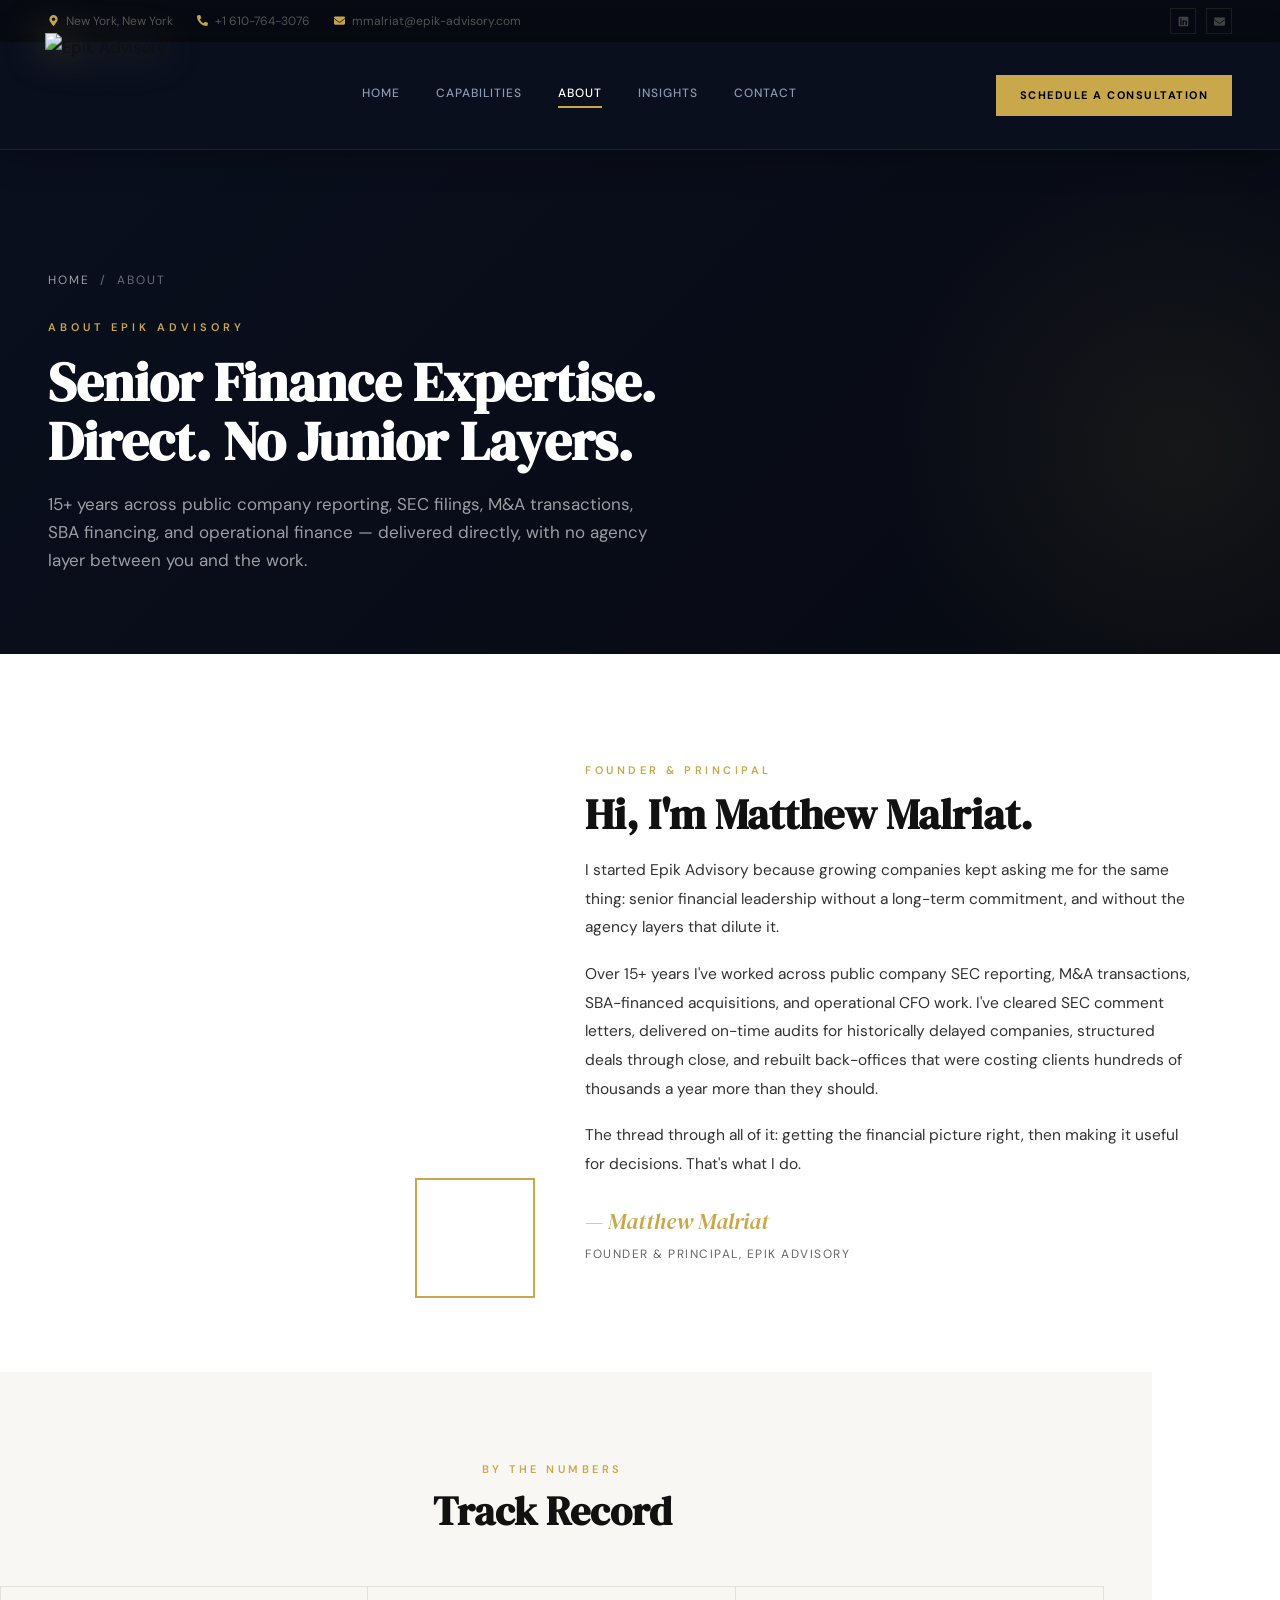
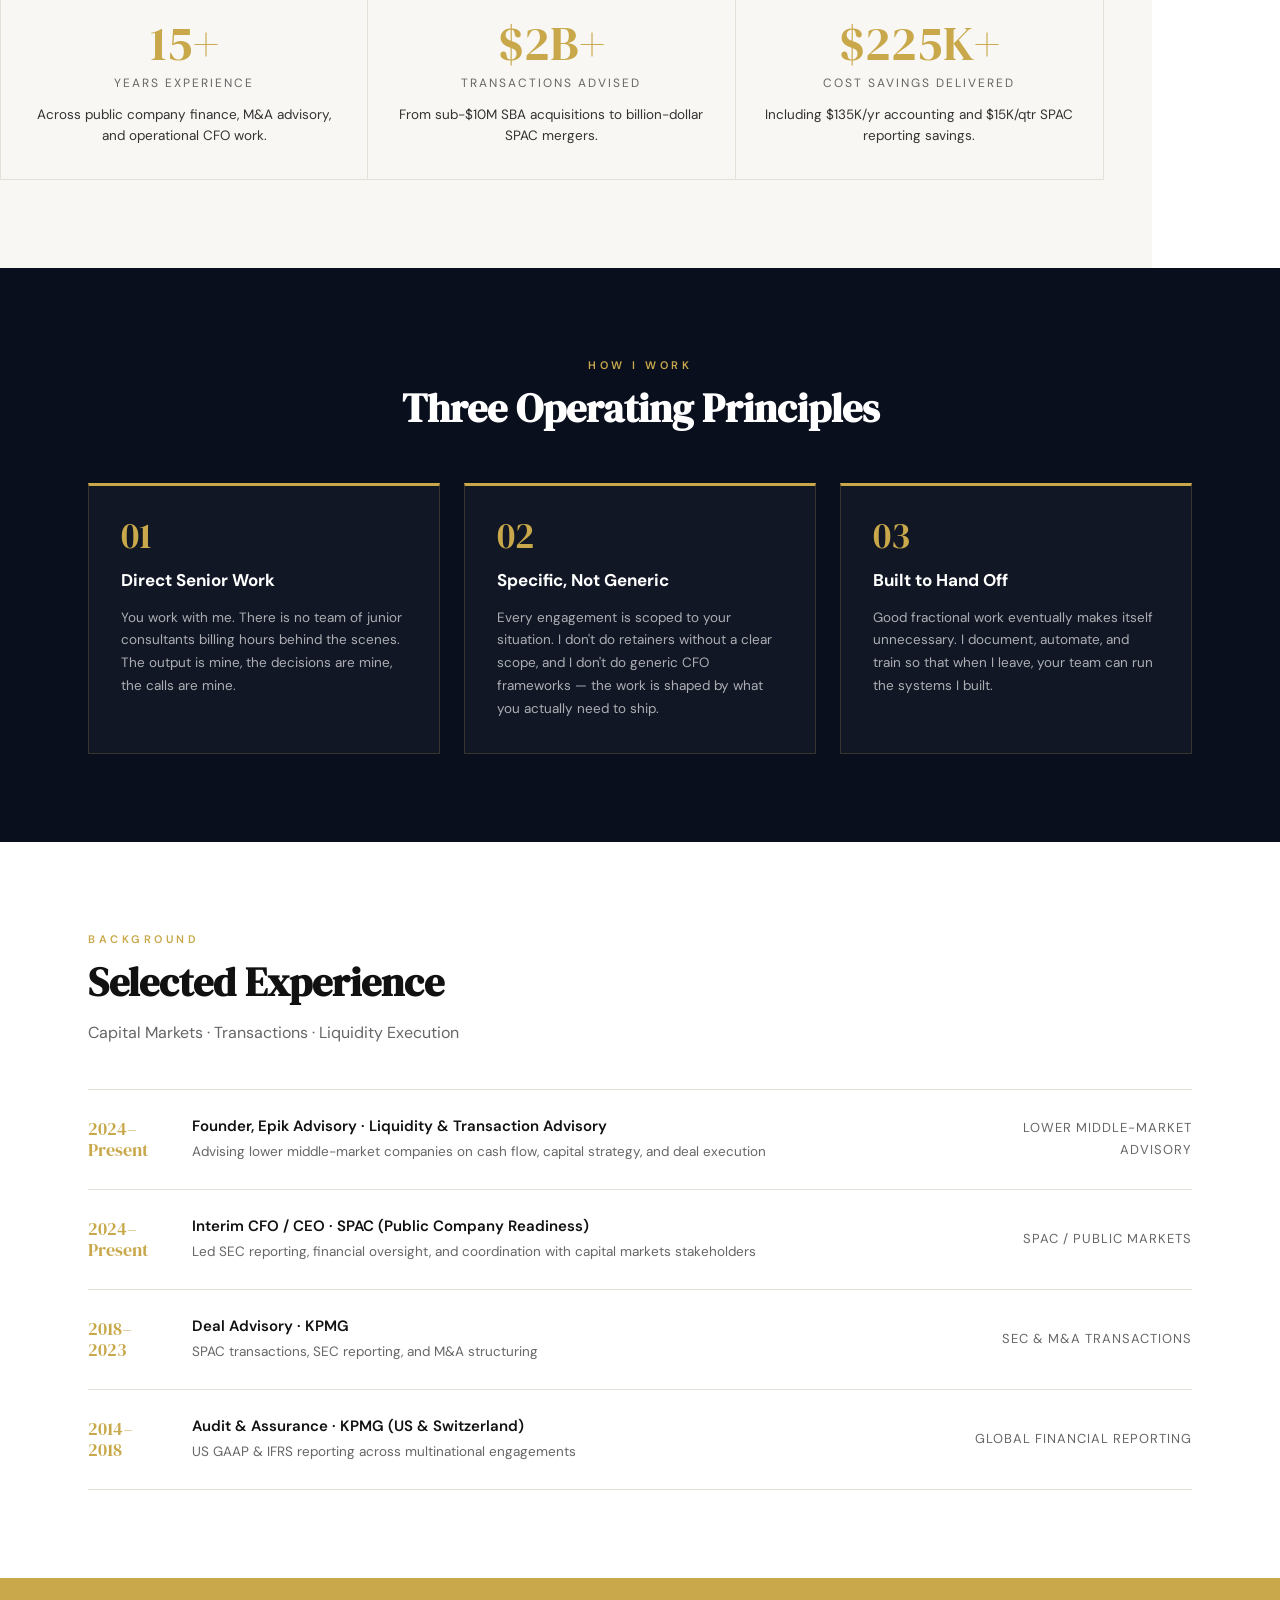
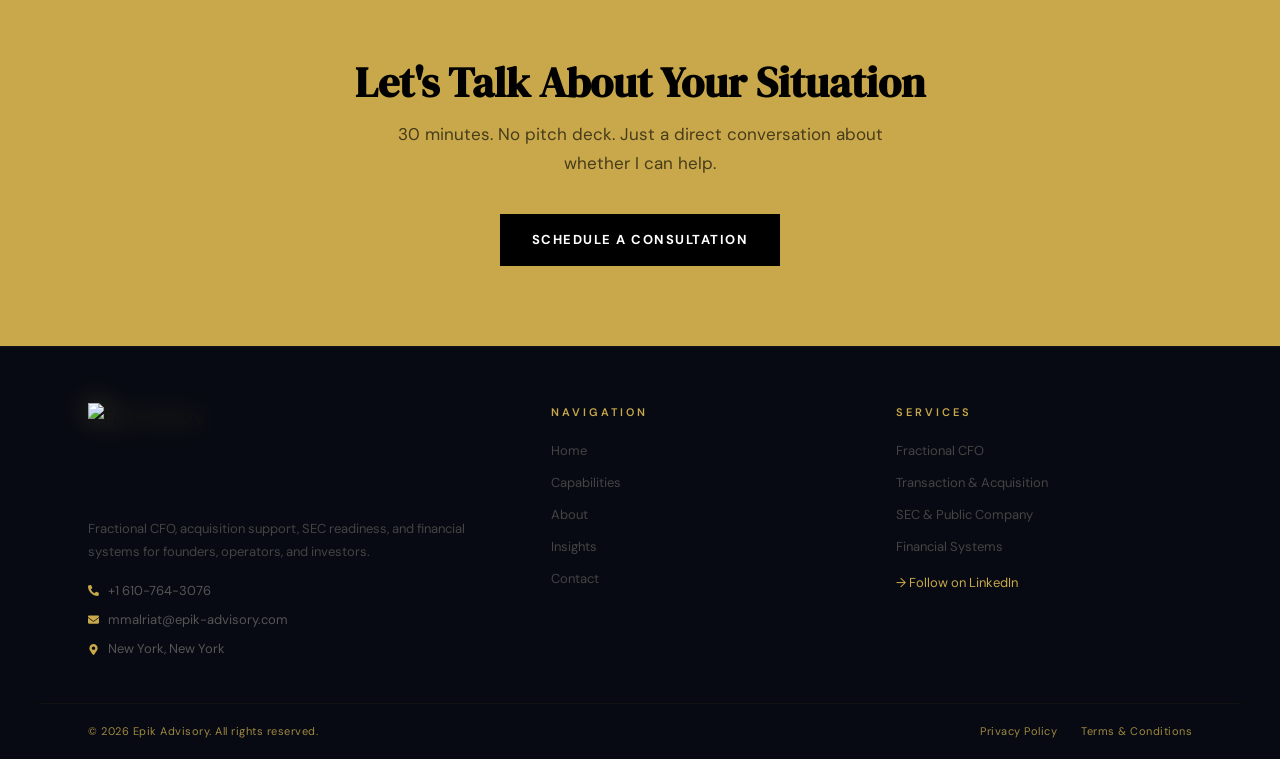
==== about.html @ 9346cbfb "Update about.html" ====
<!DOCTYPE html>
<html lang="en">
<head>
<meta charset="UTF-8"/>
<meta name="viewport" content="width=device-width, initial-scale=1"/>
<title>About | Epik Advisory</title>
<meta name="description" content="15+ years of senior finance experience across public companies, M&A, SBA financing, and SEC reporting."/>
<link href="https://fonts.googleapis.com/css2?family=DM+Sans:wght@300;400;500;600;700&family=DM+Serif+Display&display=swap" rel="stylesheet"/>
<link rel="stylesheet" href="epik-shared.css"/>
<style>
.about-intro{display:grid;grid-template-columns:1fr 1.4fr;gap:64px;align-items:center}
.about-portrait{aspect-ratio:4/5;background-size:cover;background-position:center;position:relative}
.about-portrait::after{content:'';position:absolute;bottom:-14px;right:-14px;width:120px;height:120px;border:2px solid var(--gold);z-index:-1}
.about-bio h2{font-family:var(--serif);font-size:42px;color:#111;line-height:1.15;margin-bottom:18px}
.about-bio p{font-size:15.5px;color:#333;line-height:1.85;margin-bottom:18px}
.about-sig{font-family:var(--serif);font-style:italic;font-size:22px;color:var(--gold);margin-top:24px}
.about-sig small{display:block;font-family:var(--font);font-style:normal;font-size:12px;color:var(--mid);letter-spacing:1.5px;text-transform:uppercase;margin-top:4px}

.values{background:var(--navy);color:#fff;padding:88px 0}
.values .sec-title{color:#fff}
.values-grid{display:grid;grid-template-columns:repeat(3,1fr);gap:24px;margin-top:52px}
.value-card{background:rgba(255,255,255,.03);border:1px solid rgba(200,168,74,.2);border-top:3px solid var(--gold);padding:32px}
.value-num{font-family:var(--serif);font-size:36px;color:var(--gold);margin-bottom:12px;line-height:1}
.value-card h3{font-size:17px;font-weight:700;color:#fff;margin-bottom:12px}
.value-card p{font-size:13.5px;color:rgba(255,255,255,.65);line-height:1.7}

.experience-grid{display:grid;grid-template-columns:1fr 1fr 1fr;gap:0;margin-top:52px;border:1px solid var(--light)}
.exp-cell{padding:32px 28px;border-right:1px solid var(--light);text-align:center}
.exp-cell:last-child{border-right:none}
.exp-num{font-family:var(--serif);font-size:48px;color:var(--gold);line-height:1;margin-bottom:6px}
.exp-label{font-size:12px;color:var(--mid);letter-spacing:2px;text-transform:uppercase;margin-bottom:10px}
.exp-desc{font-size:13.5px;color:#333;line-height:1.6}

.creds-list{margin-top:42px;border-top:1px solid var(--light)}
.cred{display:grid;grid-template-columns:80px 1fr 220px;gap:24px;padding:24px 0;border-bottom:1px solid var(--light);align-items:center}
.cred-year{font-family:var(--serif);font-size:18px;color:var(--gold);line-height:1.2}
.cred-title{font-size:15px;font-weight:600;color:#111}
.cred-org{font-size:13px;color:var(--mid);text-align:right;letter-spacing:1px;text-transform:uppercase}

@media(max-width:900px){
  .about-intro{grid-template-columns:1fr;gap:32px}
  .values-grid,.experience-grid{grid-template-columns:1fr}
  .exp-cell{border-right:none;border-bottom:1px solid var(--light)}
  .cred{grid-template-columns:60px 1fr;gap:14px}
  .cred-org{grid-column:1/-1;text-align:left;font-size:11px}
}
</style>
</head>
<body>

<script src="epik-header.js" data-active="about"></script>

<section class="page-hero">
  <div class="page-hero-inner">
    <div class="crumbs"><a href="index.html">Home</a> &nbsp;/&nbsp; About</div>
    <div class="eyebrow">About Epik Advisory</div>
    <h1>Senior Finance Expertise. Direct. No Junior Layers.</h1>
    <p>15+ years across public company reporting, SEC filings, M&amp;A transactions, SBA financing, and operational finance — delivered directly, with no agency layer between you and the work.</p>
  </div>
</section>

<!-- INTRO -->
<div class="wrap">
  <div class="sec">
    <div class="about-intro">
      <div class="about-portrait fade-up" style="background-image:url('uploads/matthew-malriat.jpg')"></div>
      <div class="about-bio fade-up d1">
        <div class="sec-label">Founder &amp; Principal</div>
        <h2>Hi, I'm Matthew Malriat.</h2>
        <p>I started Epik Advisory because growing companies kept asking me for the same thing: senior financial leadership without a long-term commitment, and without the agency layers that dilute it.</p>
        <p>Over 15+ years I've worked across public company SEC reporting, M&amp;A transactions, SBA-financed acquisitions, and operational CFO work. I've cleared SEC comment letters, delivered on-time audits for historically delayed companies, structured deals through close, and rebuilt back-offices that were costing clients hundreds of thousands a year more than they should.</p>
        <p>The thread through all of it: getting the financial picture right, then making it useful for decisions. That's what I do.</p>
        <div class="about-sig">— Matthew Malriat<small>Founder &amp; Principal, Epik Advisory</small></div>
      </div>
    </div>
  </div>
</div>

<!-- BY THE NUMBERS -->
<div class="wrap" style="background:var(--off);margin:0 -48px;padding:0 48px">
  <div class="sec">
    <div class="fade-up" style="text-align:center">
      <div class="sec-label">By the Numbers</div>
      <h2 class="sec-title">Track Record</h2>
    </div>
    <div class="experience-grid">
      <div class="exp-cell fade-up d1">
        <div class="exp-num">15+</div>
        <div class="exp-label">Years Experience</div>
        <div class="exp-desc">Across public company finance, M&amp;A advisory, and operational CFO work.</div>
      </div>
      <div class="exp-cell fade-up d2">
        <div class="exp-num">$2B+</div>
        <div class="exp-label">Transactions Advised</div>
        <div class="exp-desc">From sub-$10M SBA acquisitions to billion-dollar SPAC mergers.</div>
      </div>
      <div class="exp-cell fade-up d3">
        <div class="exp-num">$225K+</div>
        <div class="exp-label">Cost Savings Delivered</div>
        <div class="exp-desc">Including $135K/yr accounting and $15K/qtr SPAC reporting savings.</div>
      </div>
    </div>
  </div>
</div>

<!-- VALUES -->
<div class="values">
  <div class="wrap">
    <div class="fade-up" style="text-align:center">
      <div class="sec-label">How I Work</div>
      <h2 class="sec-title">Three Operating Principles</h2>
    </div>
    <div class="values-grid">
      <div class="value-card fade-up d1">
        <div class="value-num">01</div>
        <h3>Direct Senior Work</h3>
        <p>You work with me. There is no team of junior consultants billing hours behind the scenes. The output is mine, the decisions are mine, the calls are mine.</p>
      </div>
      <div class="value-card fade-up d2">
        <div class="value-num">02</div>
        <h3>Specific, Not Generic</h3>
        <p>Every engagement is scoped to your situation. I don't do retainers without a clear scope, and I don't do generic CFO frameworks — the work is shaped by what you actually need to ship.</p>
      </div>
      <div class="value-card fade-up d3">
        <div class="value-num">03</div>
        <h3>Built to Hand Off</h3>
        <p>Good fractional work eventually makes itself unnecessary. I document, automate, and train so that when I leave, your team can run the systems I built.</p>
      </div>
    </div>
  </div>
</div>

<!-- BACKGROUND -->
<div class="wrap">
  <div class="sec">
    <div class="fade-up">
      <div class="sec-label">Background</div>
      <h2 class="sec-title">Selected Experience</h2>
      <p class="sec-sub">Capital Markets · Transactions · Liquidity Execution</p>
    </div>
    <div class="creds-list">
      <div class="cred fade-up d1">
        <div class="cred-year">2024–<br/>Present</div>
        <div class="cred-title">Founder, Epik Advisory · Liquidity &amp; Transaction Advisory<br/><span style="font-weight:400;color:#666;font-size:13.5px">Advising lower middle-market companies on cash flow, capital strategy, and deal execution</span></div>
        <div class="cred-org">Lower Middle-Market Advisory</div>
      </div>
      <div class="cred fade-up d2">
        <div class="cred-year">2024–<br/>Present</div>
        <div class="cred-title">Interim CFO / CEO · SPAC (Public Company Readiness)<br/><span style="font-weight:400;color:#666;font-size:13.5px">Led SEC reporting, financial oversight, and coordination with capital markets stakeholders</span></div>
        <div class="cred-org">SPAC / Public Markets</div>
      </div>
      <div class="cred fade-up d3">
        <div class="cred-year">2018–<br/>2023</div>
        <div class="cred-title">Deal Advisory · KPMG<br/><span style="font-weight:400;color:#666;font-size:13.5px">SPAC transactions, SEC reporting, and M&amp;A structuring</span></div>
        <div class="cred-org">SEC &amp; M&amp;A Transactions</div>
      </div>
      <div class="cred fade-up d4">
        <div class="cred-year">2014–<br/>2018</div>
        <div class="cred-title">Audit &amp; Assurance · KPMG (US &amp; Switzerland)<br/><span style="font-weight:400;color:#666;font-size:13.5px">US GAAP &amp; IFRS reporting across multinational engagements</span></div>
        <div class="cred-org">Global Financial Reporting</div>
      </div>
    </div>
  </div>
</div>

<!-- CTA -->
<div class="cta-section">
  <h2>Let's Talk About Your Situation</h2>
  <p>30 minutes. No pitch deck. Just a direct conversation about whether I can help.</p>
  <a href="contact.html" class="btn-dark">Schedule a Consultation</a>
</div>

<script src="epik-footer.js"></script>
</body>
</html>
---- epik-shared.css ----
/* Epik Advisory v2 - shared styles for inner pages */
*,*::before,*::after{box-sizing:border-box;margin:0;padding:0}
:root{
  --gold:#c8a84a;
  --gold2:#e0c068;
  --navy:#0a0f1e;
  --navy2:#0d1428;
  --black:#070a12;
  --off:#f8f7f3;
  --mid:#666;
  --light:#e4e0d8;
  --serif:'DM Serif Display',Georgia,serif;
  --font:'DM Sans',sans-serif;
  --max:1200px;
}
html{scroll-behavior:smooth}
body{font-family:var(--font);background:#fff;color:#111;overflow-x:hidden;line-height:1.7}
a{color:inherit;text-decoration:none}
img{display:block;max-width:100%}

/* Scroll animations */
.fade-up{opacity:0;transform:translateY(28px);transition:opacity .75s ease,transform .75s ease}
.fade-up.visible{opacity:1;transform:none}
.d1{transition-delay:.1s}.d2{transition-delay:.22s}.d3{transition-delay:.36s}.d4{transition-delay:.5s}.d5{transition-delay:.64s}

/* Topbar */
.topbar{background:var(--black);color:#555;padding:8px 48px;display:flex;justify-content:space-between;align-items:center;font-size:12px}
.topbar-left{display:flex;gap:24px;flex-wrap:wrap}
.topbar-left span{display:flex;align-items:center;gap:7px}
.topbar-left svg{width:11px;height:11px;fill:var(--gold);flex-shrink:0}
.topbar-right{display:flex;gap:10px}
.soc{width:26px;height:26px;border:1px solid #1e1e1e;display:flex;align-items:center;justify-content:center;transition:border-color .2s,color .2s;color:#444;cursor:pointer}
.soc:hover{border-color:var(--gold);color:var(--gold)}
.soc svg{width:11px;height:11px;fill:currentColor}

/* Nav */
nav{background:var(--navy);height:108px;padding:0 48px;display:flex;justify-content:space-between;align-items:center;position:sticky;top:0;z-index:200;border-bottom:1px solid rgba(200,168,74,.12);box-shadow:0 4px 32px rgba(0,0,0,.35)}
.nav-logo{display:flex;align-items:center}
.nav-logo img{height:120px;width:auto;filter:drop-shadow(0 0 18px rgba(200,168,74,.55));transform:scale(1.05)}
.nav-links{display:flex;gap:36px}
.nav-links a{font-size:12px;color:#8a9ab0;letter-spacing:1px;text-transform:uppercase;font-weight:500;transition:color .2s;padding-bottom:2px;border-bottom:2px solid transparent}
.nav-links a:hover,.nav-links a.active{color:#fff;border-bottom-color:var(--gold)}
.nav-cta{background:var(--gold);color:#000;padding:11px 24px;font-size:11px;font-weight:700;letter-spacing:1.5px;text-transform:uppercase;transition:background .2s;white-space:nowrap}
.nav-cta:hover{background:var(--gold2)}

/* Page hero (inner pages) */
.page-hero{position:relative;padding:120px 48px 80px;background:linear-gradient(135deg,var(--navy) 0%,var(--black) 100%);overflow:hidden}
.page-hero::before{content:'';position:absolute;top:0;right:-200px;width:600px;height:600px;background:radial-gradient(circle,rgba(200,168,74,.08) 0%,transparent 70%)}
.page-hero-inner{max-width:var(--max);margin:0 auto;position:relative;z-index:1}
.page-hero .eyebrow{font-size:11px;letter-spacing:4px;color:var(--gold);text-transform:uppercase;margin-bottom:16px;font-weight:600}
.page-hero h1{font-family:var(--serif);font-size:54px;color:#fff;line-height:1.1;margin-bottom:18px;max-width:780px}
.page-hero p{font-size:17px;color:rgba(255,255,255,.6);max-width:600px;line-height:1.65}
.crumbs{font-size:12px;letter-spacing:2px;color:rgba(255,255,255,.4);text-transform:uppercase;margin-bottom:28px}
.crumbs a{color:rgba(255,255,255,.6);transition:color .2s}
.crumbs a:hover{color:var(--gold)}

/* Sections */
.wrap{max-width:var(--max);margin:0 auto;padding:0 48px}
.sec{padding:88px 0}
.sec-label{font-size:11px;letter-spacing:3.5px;color:var(--gold);text-transform:uppercase;margin-bottom:10px;font-weight:600}
.sec-title{font-family:var(--serif);font-size:40px;color:#111;line-height:1.15;margin-bottom:14px}
.sec-sub{font-size:16px;color:var(--mid);line-height:1.75;max-width:580px}

/* Buttons */
.btn-gold{background:var(--gold);color:#000;padding:15px 32px;font-size:13px;font-weight:700;letter-spacing:1.5px;text-transform:uppercase;display:inline-block;transition:background .2s}
.btn-gold:hover{background:var(--gold2)}
.btn-ghost{border:1px solid rgba(255,255,255,.28);color:#fff;padding:15px 32px;font-size:13px;letter-spacing:1.5px;text-transform:uppercase;display:inline-block;transition:border-color .2s,color .2s}
.btn-ghost:hover{border-color:var(--gold);color:var(--gold)}
.btn-dark{background:#000;color:#fff;padding:15px 32px;font-size:13px;font-weight:700;letter-spacing:1.5px;text-transform:uppercase;display:inline-block;transition:background .2s}
.btn-dark:hover{background:#111}

/* CTA strip */
.cta-section{background:var(--gold);padding:80px 48px;text-align:center}
.cta-section h2{font-family:var(--serif);font-size:42px;color:#000;margin-bottom:14px;line-height:1.15}
.cta-section p{font-size:17px;color:rgba(0,0,0,.65);margin-bottom:36px;max-width:520px;margin-left:auto;margin-right:auto}

/* Footer */
footer{background:var(--black);border-top:1px solid #0e1218}
.footer-main{max-width:var(--max);margin:0 auto;padding:56px 48px 36px;display:grid;grid-template-columns:1.4fr 1fr 1fr;gap:48px}
.footer-brand img{height:96px;width:auto;margin-bottom:18px;filter:drop-shadow(0 0 14px rgba(200,168,74,.4))}
.footer-brand p{font-size:13px;color:#444;line-height:1.8;margin-bottom:16px}
.fc{display:flex;align-items:center;gap:9px;font-size:13px;color:#555;margin-bottom:7px}
.fc svg{width:11px;height:11px;fill:var(--gold);flex-shrink:0}
.footer-col h4{font-size:11px;letter-spacing:3px;color:var(--gold);text-transform:uppercase;margin-bottom:18px;font-weight:600}
.footer-col a{display:block;font-size:13px;color:#444;margin-bottom:10px;transition:color .2s}
.footer-col a:hover{color:#fff}
.footer-bottom{max-width:var(--max);margin:0 auto;padding:18px 48px;border-top:1px solid #111;display:flex;justify-content:space-between;align-items:center;font-size:11px;color:#a08840;letter-spacing:.5px}
.footer-bottom a{color:#a08840;transition:color .2s}
.footer-bottom a:hover{color:var(--gold)}
.footer-links{display:flex;gap:24px}

/* Responsive */
@media(max-width:1024px){
  .page-hero h1{font-size:40px}
}
@media(max-width:768px){
  .topbar{padding:8px 20px;flex-direction:column;gap:8px}
  nav{padding:0 20px;height:68px}
  .nav-logo img{height:60px}
  .nav-links{gap:14px}
  .nav-links a{font-size:10.5px}
  .page-hero{padding:80px 24px 56px}
  .page-hero h1{font-size:30px}
  .wrap{padding:0 24px}
  .sec{padding:60px 0}
  .footer-main{grid-template-columns:1fr;padding:40px 24px 24px}
  .footer-bottom{padding:16px 24px;flex-direction:column;gap:10px;text-align:center}
  .cta-section{padding:56px 24px}
}
@media(max-width:600px){
  .nav-links{display:none}
}
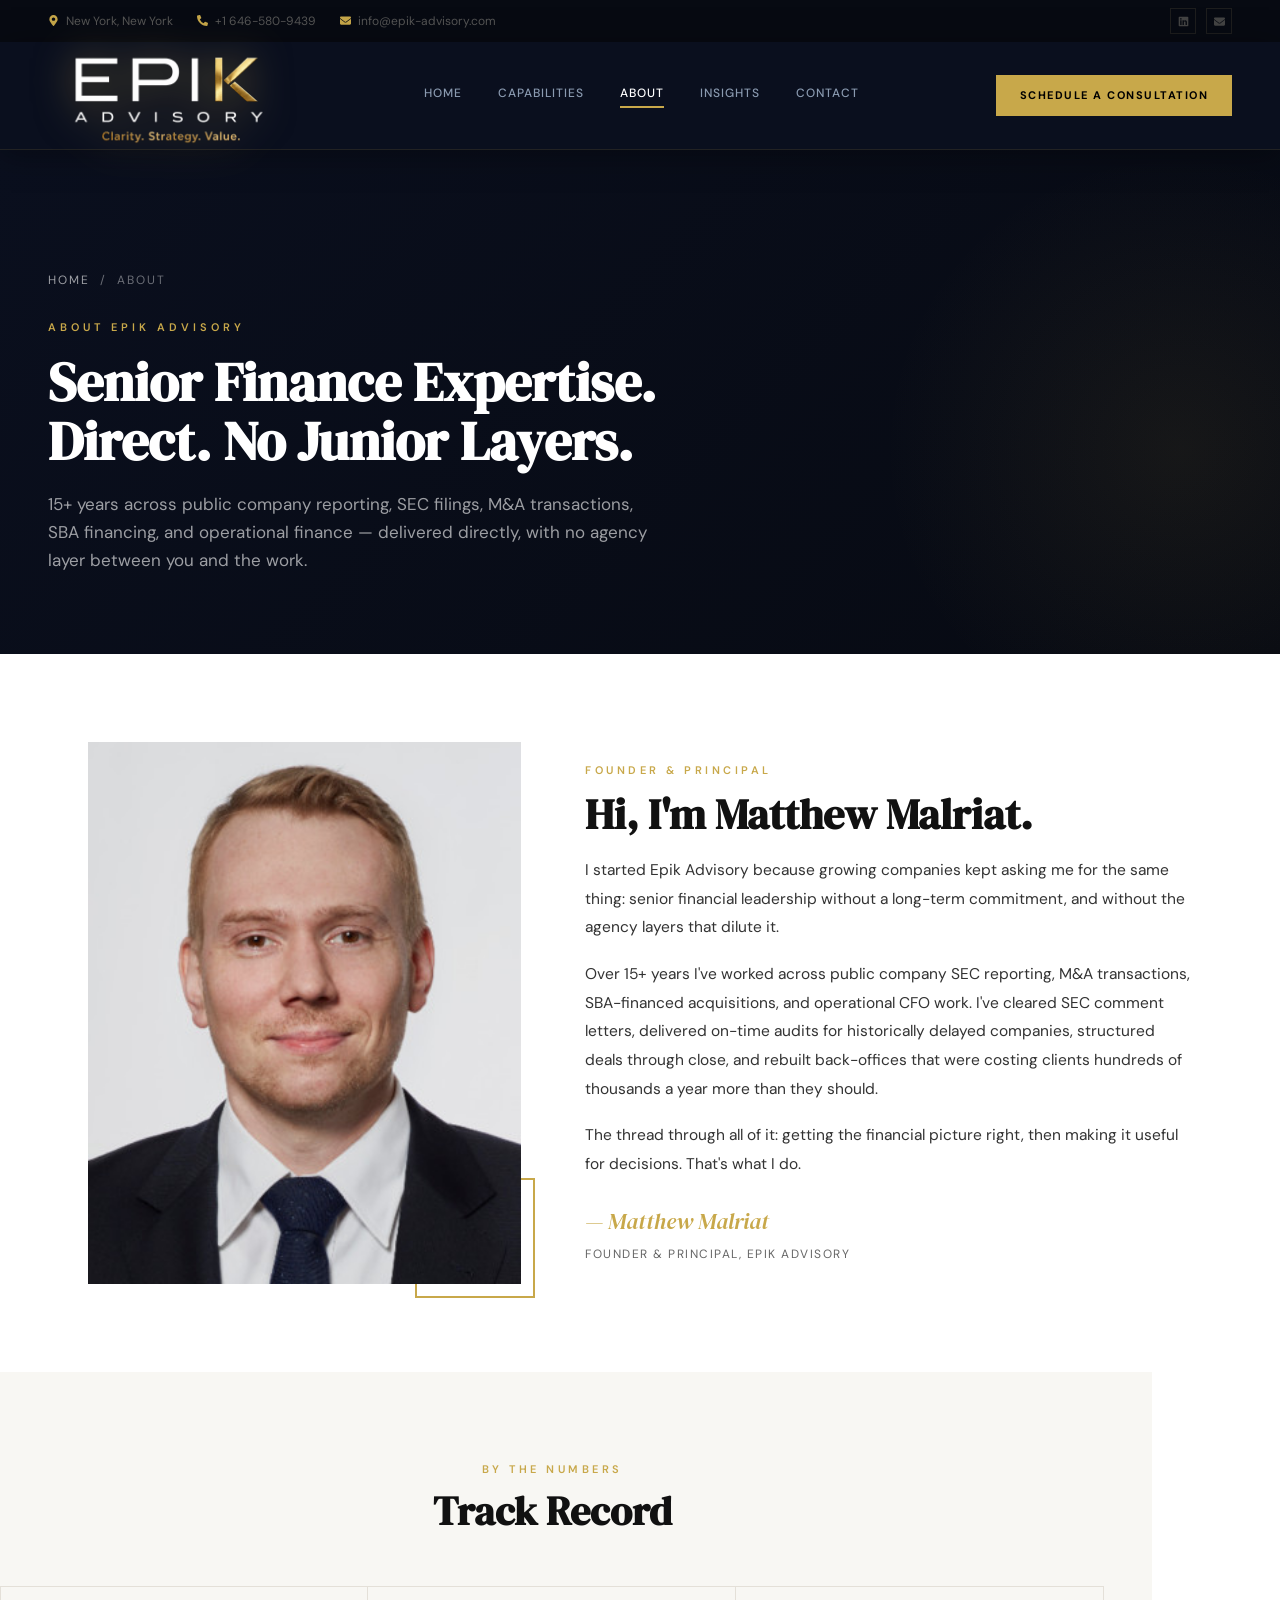
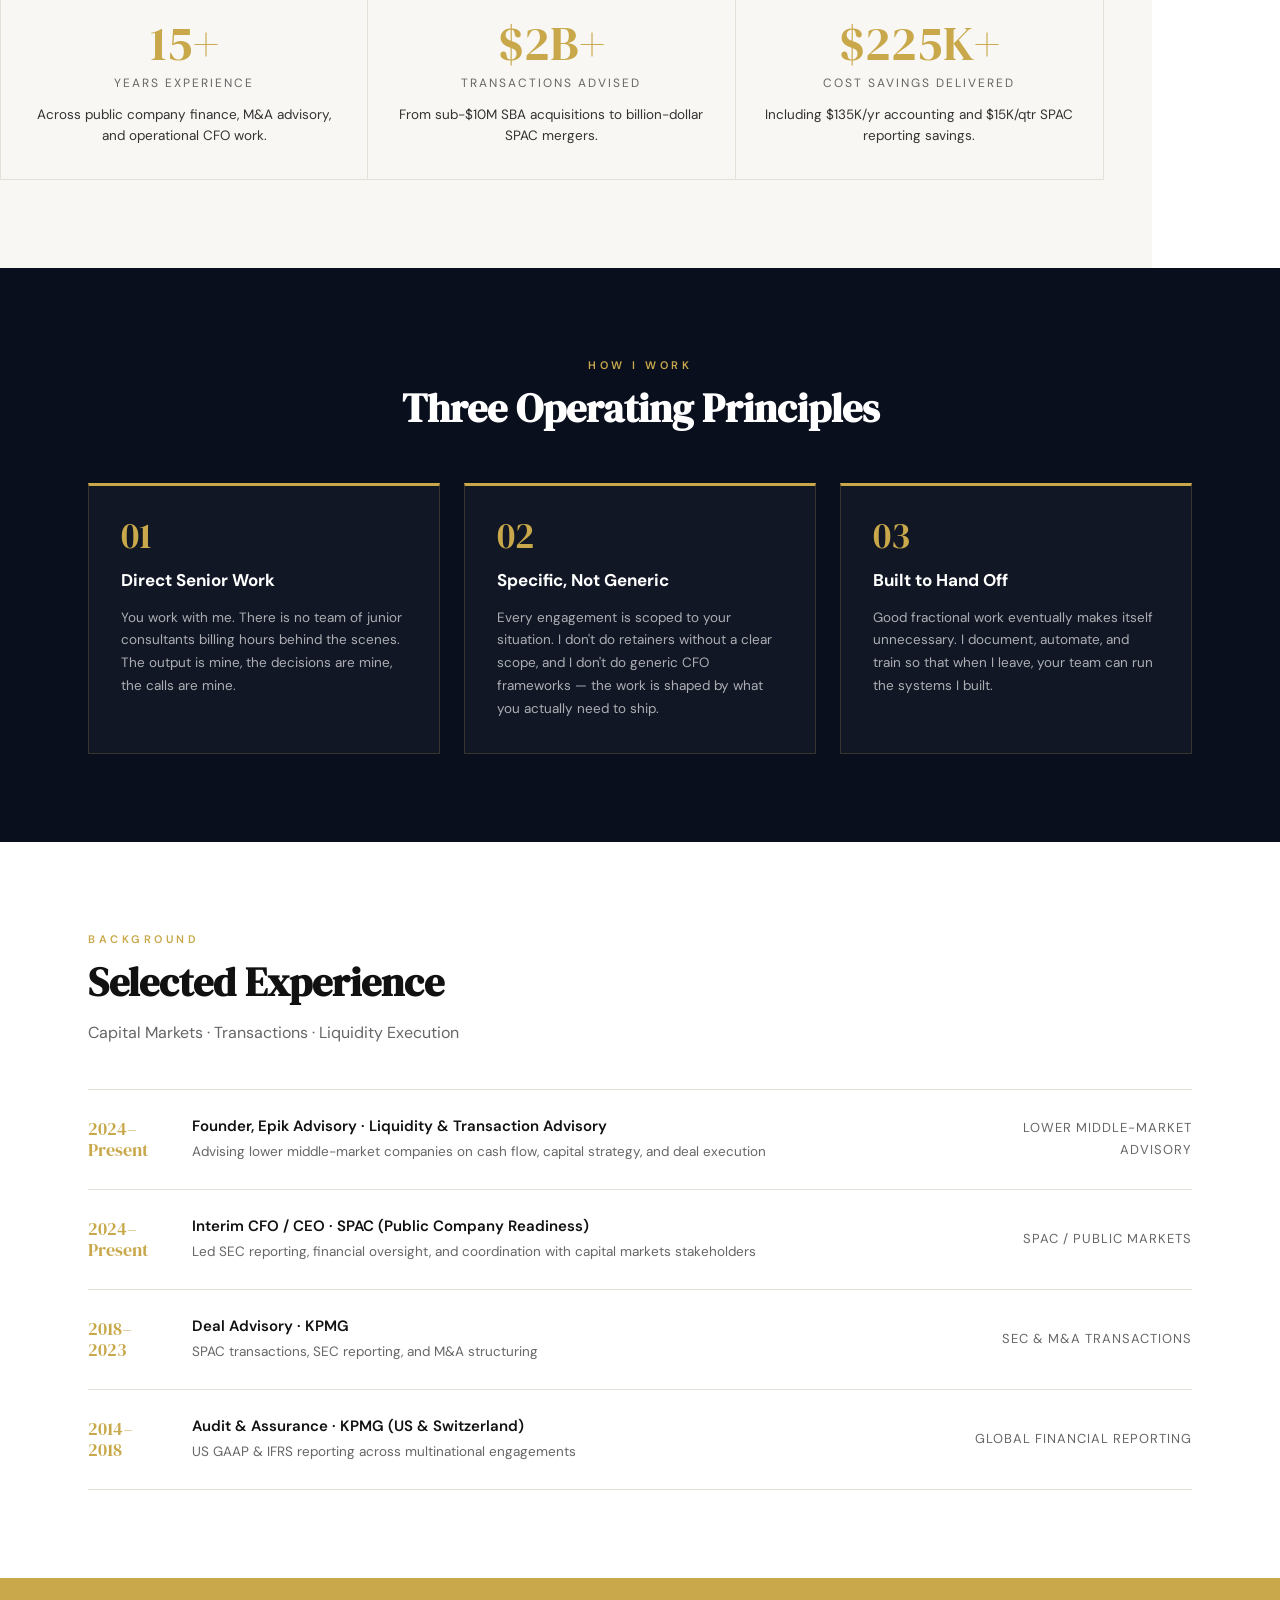
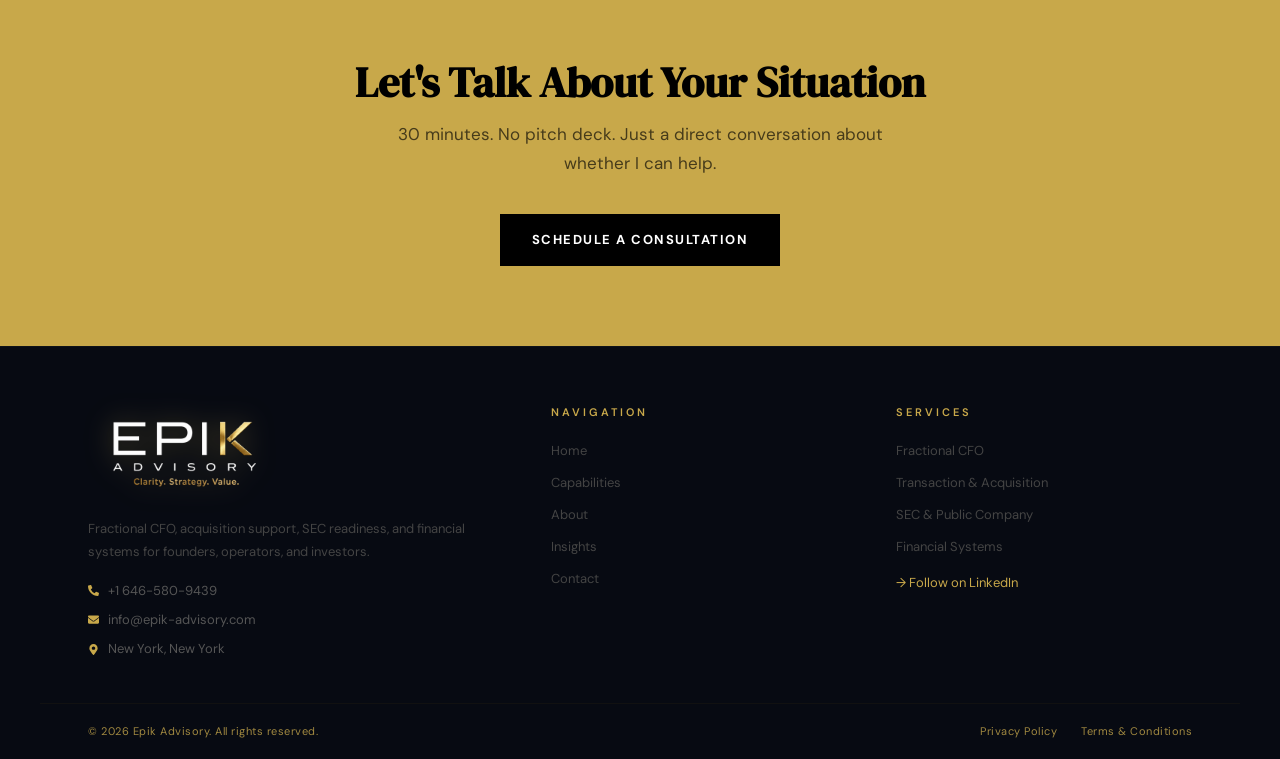
==== commit 78e83efb: "UpdatedVersion2026-06-06" ====
--- a/about.html
+++ b/about.html
@@ -4,6 +4,10 @@
 <head>
 <meta charset="UTF-8"/>
 <meta name="viewport" content="width=device-width, initial-scale=1"/>
+<link rel="icon" type="image/png" sizes="32x32" href="uploads/favicon-32.png"/>
+<link rel="icon" type="image/png" sizes="192x192" href="uploads/favicon-192.png"/>
+<link rel="apple-touch-icon" href="uploads/favicon-192.png"/>
+<meta property="og:image" content="uploads/og-share.png"/>
 <title>About | Epik Advisory</title>
 <meta name="description" content="15+ years of senior finance experience across public companies, M&A, SBA financing, and SEC reporting."/>
 <link href="https://fonts.googleapis.com/css2?family=DM+Sans:wght@300;400;500;600;700&family=DM+Serif+Display&display=swap" rel="stylesheet"/>
--- a/epik-shared.css
+++ b/epik-shared.css
@@ -42,6 +42,11 @@
 .nav-links a:hover,.nav-links a.active{color:#fff;border-bottom-color:var(--gold)}
 .nav-cta{background:var(--gold);color:#000;padding:11px 24px;font-size:11px;font-weight:700;letter-spacing:1.5px;text-transform:uppercase;transition:background .2s;white-space:nowrap}
 .nav-cta:hover{background:var(--gold2)}
+.nav-toggle{display:none;flex-direction:column;gap:5px;background:none;border:none;cursor:pointer;padding:8px}
+.nav-toggle span{display:block;width:26px;height:2px;background:#fff;border-radius:2px;transition:.3s}
+nav.nav-open .nav-toggle span:nth-child(1){transform:translateY(7px) rotate(45deg)}
+nav.nav-open .nav-toggle span:nth-child(2){opacity:0}
+nav.nav-open .nav-toggle span:nth-child(3){transform:translateY(-7px) rotate(-45deg)}
 
 /* Page hero (inner pages) */
 .page-hero{position:relative;padding:120px 48px 80px;background:linear-gradient(135deg,var(--navy) 0%,var(--black) 100%);overflow:hidden}
@@ -107,6 +112,11 @@
   .footer-bottom{padding:16px 24px;flex-direction:column;gap:10px;text-align:center}
   .cta-section{padding:56px 24px}
 }
-@media(max-width:600px){
-  .nav-links{display:none}
+@media(max-width:760px){
+  .nav-toggle{display:flex}
+  nav{position:relative}
+  .nav-links{display:none;position:absolute;top:100%;left:0;right:0;background:var(--navy);flex-direction:column;gap:0;padding:6px 0;border-top:1px solid rgba(200,168,74,.2);box-shadow:0 10px 28px rgba(0,0,0,.45);z-index:300}
+  nav.nav-open .nav-links{display:flex}
+  .nav-links a{padding:14px 24px;font-size:13px;border-bottom:1px solid rgba(255,255,255,.05)}
+  nav .nav-cta{display:none}
 }
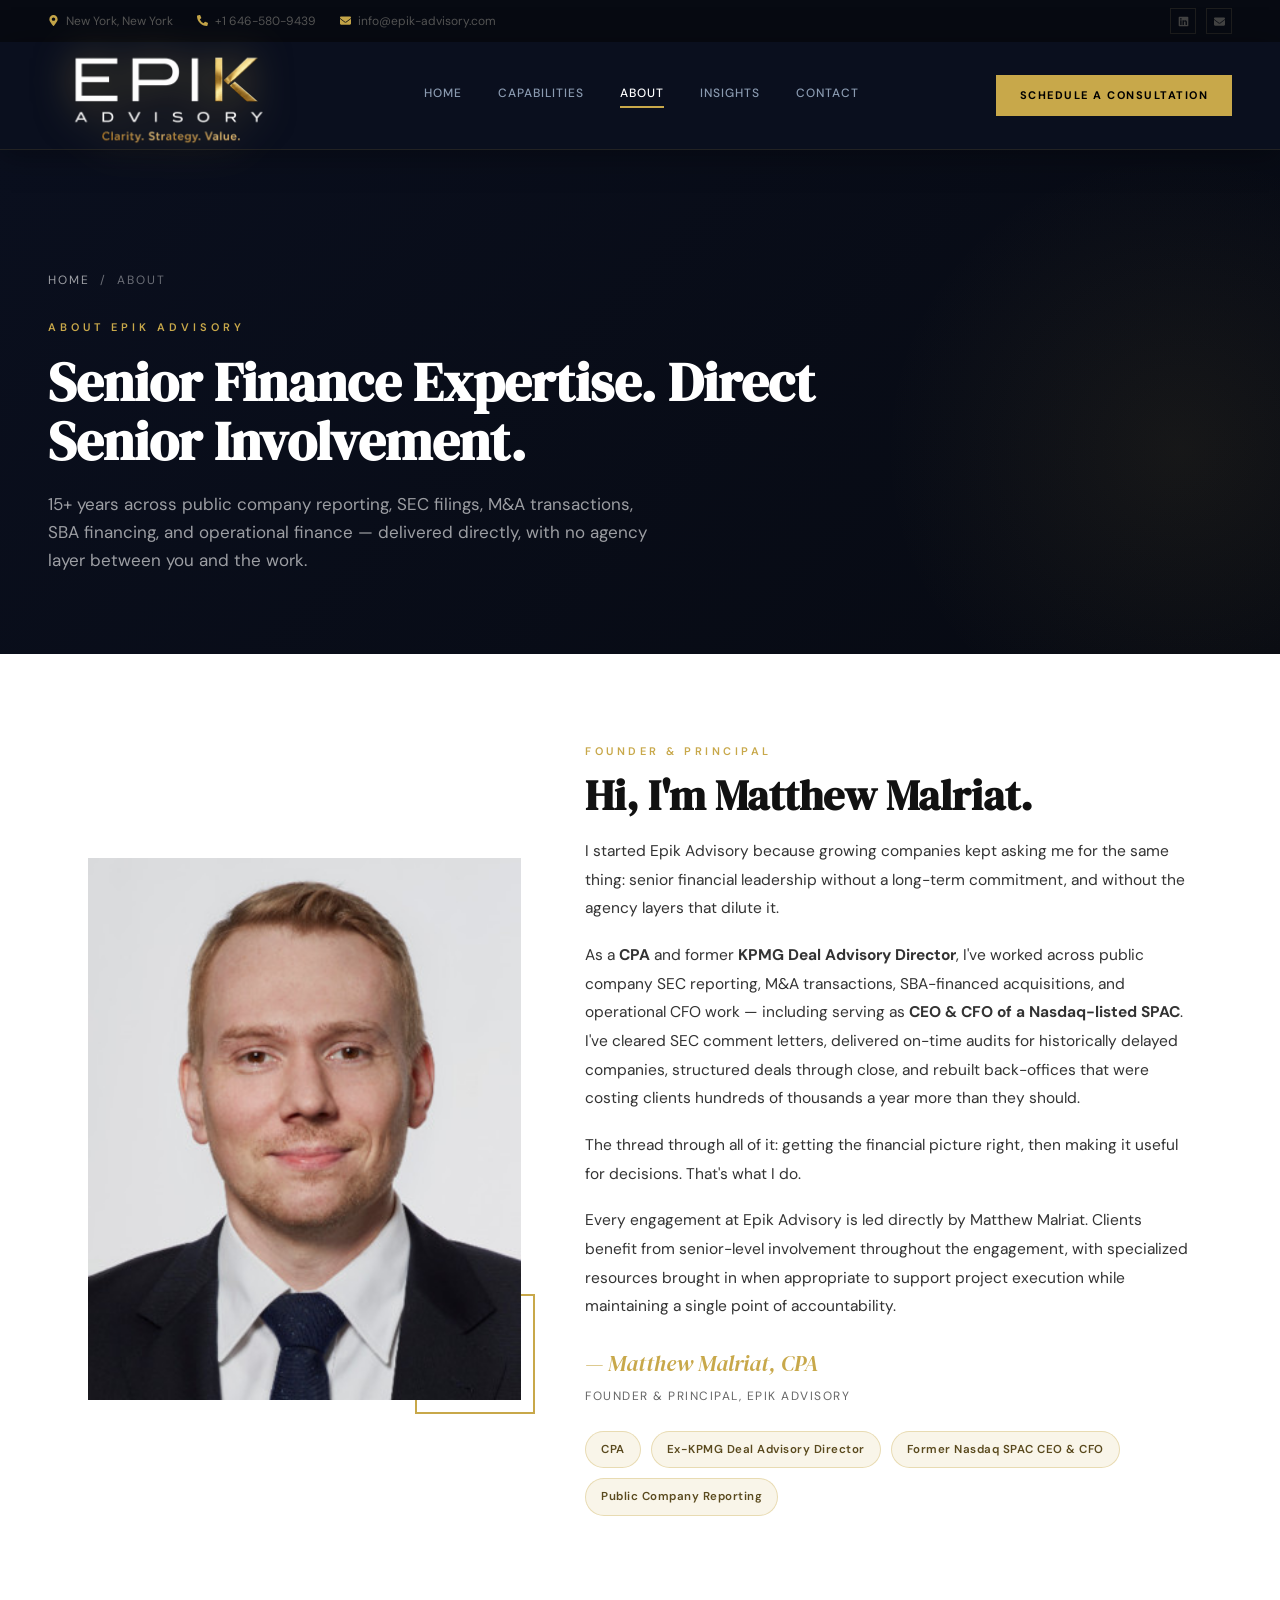
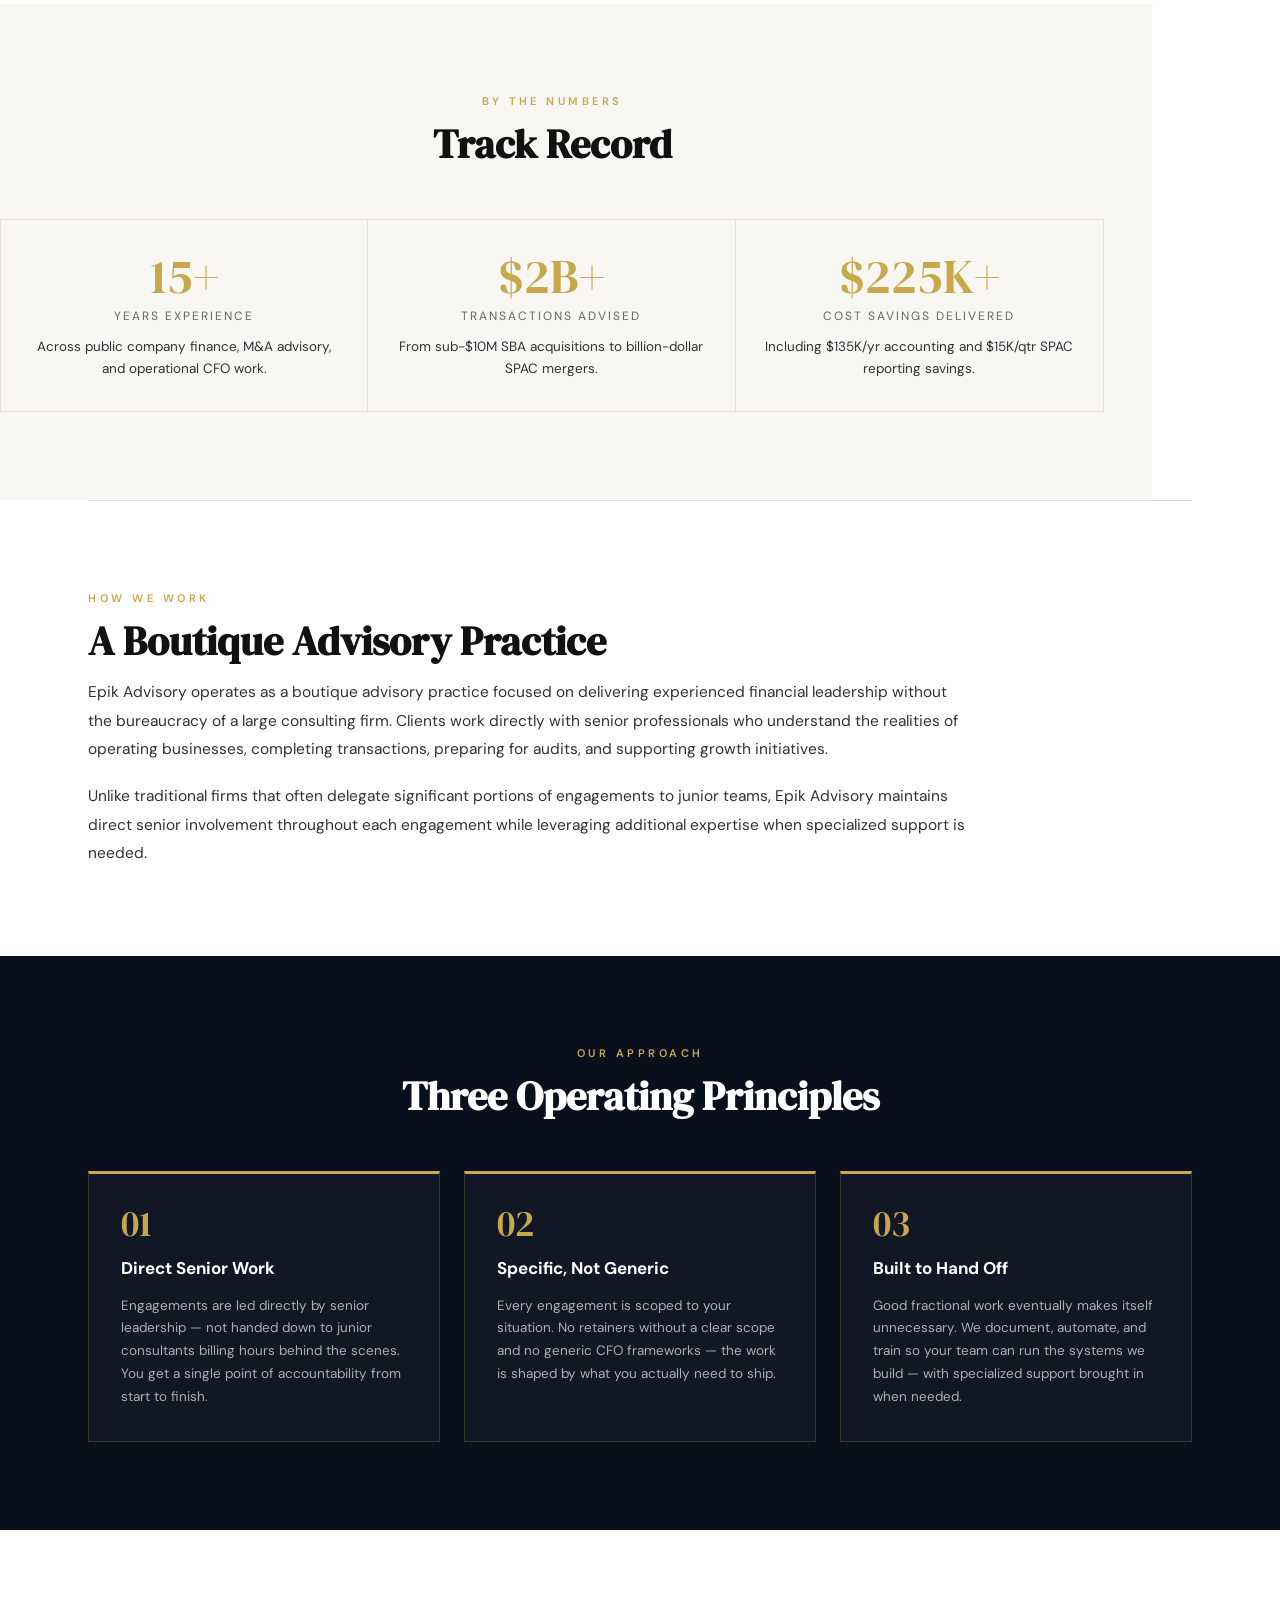
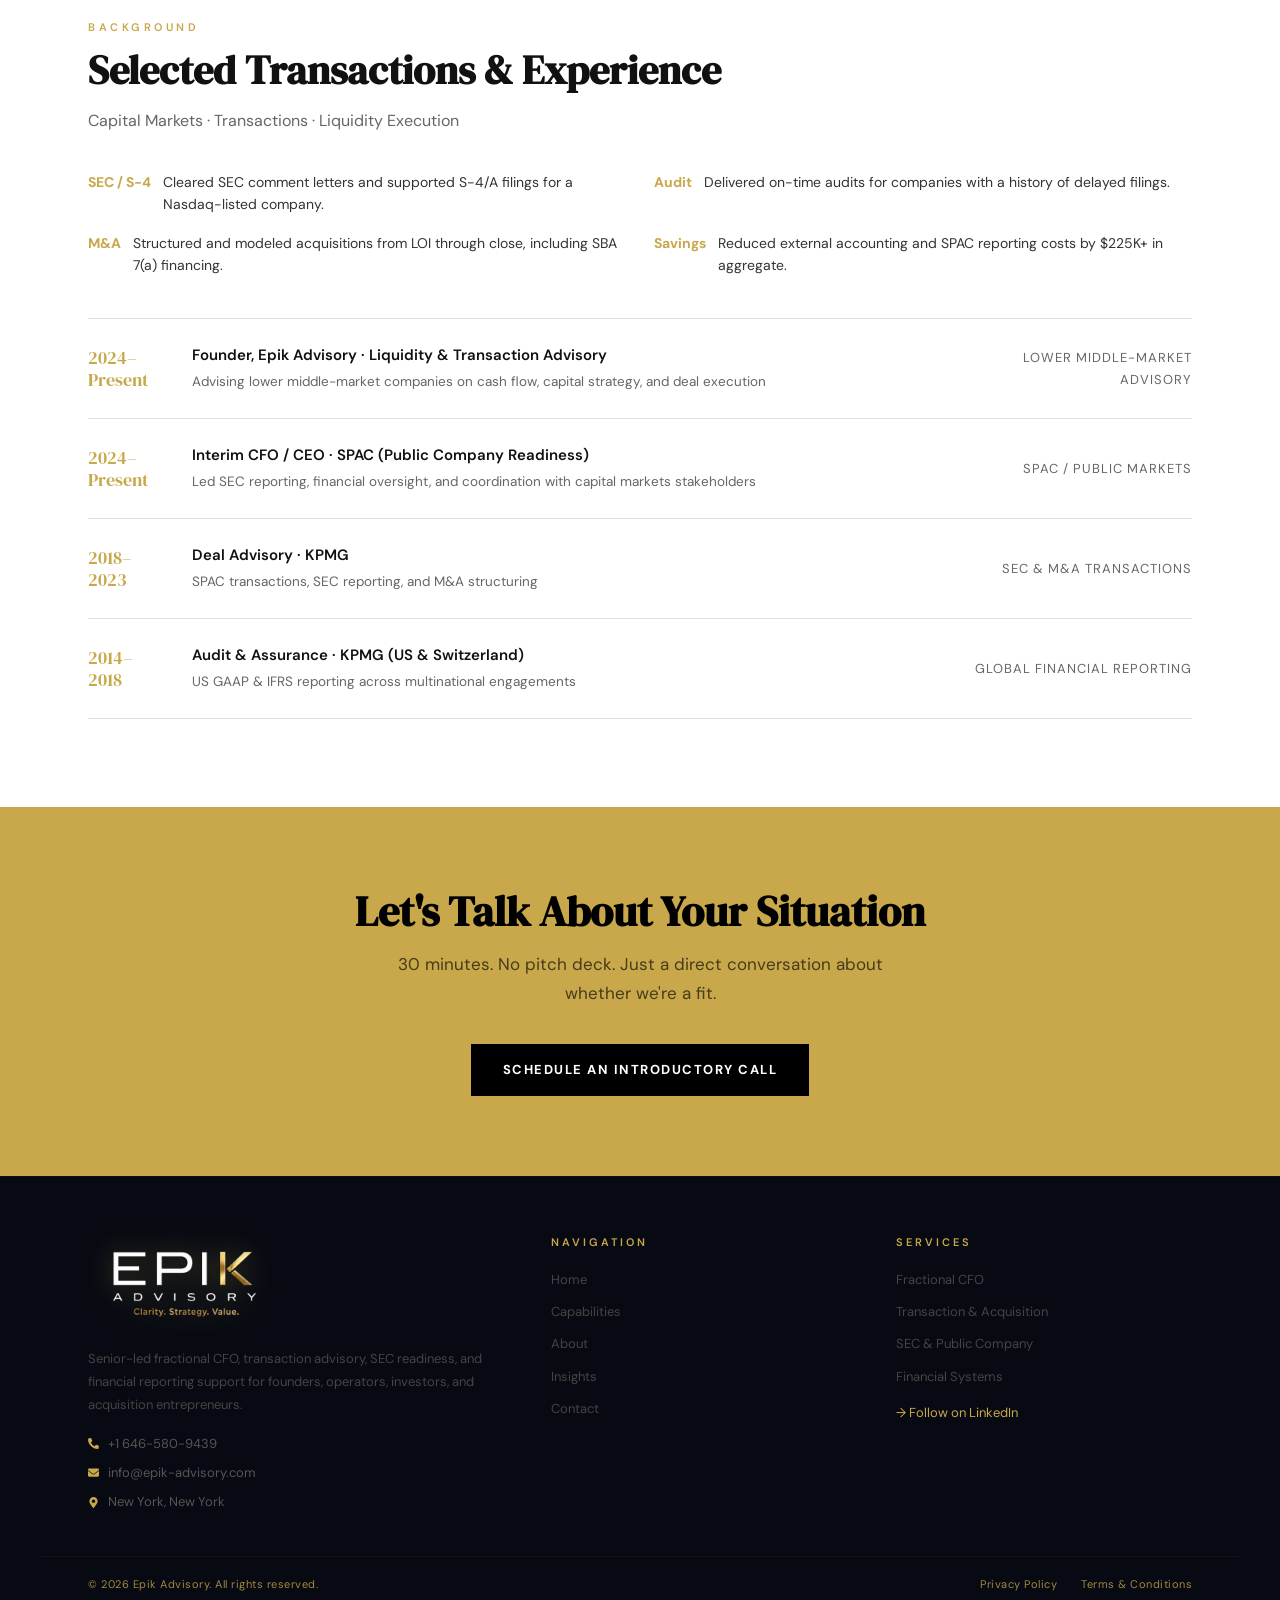
==== commit f950fdc9: "V2" ====
--- a/about.html
+++ b/about.html
@@ -8,8 +8,12 @@
 <link rel="icon" type="image/png" sizes="192x192" href="uploads/favicon-192.png"/>
 <link rel="apple-touch-icon" href="uploads/favicon-192.png"/>
 <meta property="og:image" content="uploads/og-share.png"/>
-<title>About | Epik Advisory</title>
-<meta name="description" content="15+ years of senior finance experience across public companies, M&A, SBA financing, and SEC reporting."/>
+<title>About Matthew Malriat, CPA | Founder | Epik Advisory</title>
+<meta name="description" content="Matthew Malriat, CPA — former KPMG Deal Advisory Director and former CEO & CFO of a Nasdaq-listed SPAC. 15+ years in public company finance, M&A, and SBA acquisitions."/>
+<meta name="robots" content="index, follow"/>
+<meta property="og:type" content="profile"/>
+<meta property="og:url" content="https://epik-advisory.com/about.html"/>
+<link rel="canonical" href="https://epik-advisory.com/about.html"/>
 <link href="https://fonts.googleapis.com/css2?family=DM+Sans:wght@300;400;500;600;700&family=DM+Serif+Display&display=swap" rel="stylesheet"/>
 <link rel="stylesheet" href="epik-shared.css"/>
 <style>
@@ -20,6 +24,12 @@
 .about-bio p{font-size:15.5px;color:#333;line-height:1.85;margin-bottom:18px}
 .about-sig{font-family:var(--serif);font-style:italic;font-size:22px;color:var(--gold);margin-top:24px}
 .about-sig small{display:block;font-family:var(--font);font-style:normal;font-size:12px;color:var(--mid);letter-spacing:1.5px;text-transform:uppercase;margin-top:4px}
+.cred-chips{display:flex;flex-wrap:wrap;gap:10px;margin-top:24px}
+.cred-chip{font-size:11.5px;letter-spacing:.5px;font-weight:600;color:#5a4a1e;background:rgba(200,168,74,.12);border:1px solid rgba(200,168,74,.35);padding:8px 15px;border-radius:40px}
+.tx-highlights{display:grid;grid-template-columns:1fr 1fr;gap:16px 28px;margin:36px 0 8px}
+.tx{font-size:14px;color:#333;line-height:1.6;display:flex;gap:12px;align-items:flex-start}
+.tx b{color:var(--gold);font-weight:700;white-space:nowrap}
+@media(max-width:768px){.tx-highlights{grid-template-columns:1fr}}
 
 .values{background:var(--navy);color:#fff;padding:88px 0}
 .values .sec-title{color:#fff}
@@ -59,7 +69,7 @@
   <div class="page-hero-inner">
     <div class="crumbs"><a href="index.html">Home</a> &nbsp;/&nbsp; About</div>
     <div class="eyebrow">About Epik Advisory</div>
-    <h1>Senior Finance Expertise. Direct. No Junior Layers.</h1>
+    <h1>Senior Finance Expertise. Direct Senior Involvement.</h1>
     <p>15+ years across public company reporting, SEC filings, M&amp;A transactions, SBA financing, and operational finance — delivered directly, with no agency layer between you and the work.</p>
   </div>
 </section>
@@ -73,9 +83,11 @@
         <div class="sec-label">Founder &amp; Principal</div>
         <h2>Hi, I'm Matthew Malriat.</h2>
         <p>I started Epik Advisory because growing companies kept asking me for the same thing: senior financial leadership without a long-term commitment, and without the agency layers that dilute it.</p>
-        <p>Over 15+ years I've worked across public company SEC reporting, M&amp;A transactions, SBA-financed acquisitions, and operational CFO work. I've cleared SEC comment letters, delivered on-time audits for historically delayed companies, structured deals through close, and rebuilt back-offices that were costing clients hundreds of thousands a year more than they should.</p>
+        <p>As a <strong>CPA</strong> and former <strong>KPMG Deal Advisory Director</strong>, I've worked across public company SEC reporting, M&amp;A transactions, SBA-financed acquisitions, and operational CFO work — including serving as <strong>CEO &amp; CFO of a Nasdaq-listed SPAC</strong>. I've cleared SEC comment letters, delivered on-time audits for historically delayed companies, structured deals through close, and rebuilt back-offices that were costing clients hundreds of thousands a year more than they should.</p>
         <p>The thread through all of it: getting the financial picture right, then making it useful for decisions. That's what I do.</p>
-        <div class="about-sig">— Matthew Malriat<small>Founder &amp; Principal, Epik Advisory</small></div>
+        <p>Every engagement at Epik Advisory is led directly by Matthew Malriat. Clients benefit from senior-level involvement throughout the engagement, with specialized resources brought in when appropriate to support project execution while maintaining a single point of accountability.</p>
+        <div class="about-sig">— Matthew Malriat, CPA<small>Founder &amp; Principal, Epik Advisory</small></div>
+        <div class="cred-chips"><span class="cred-chip">CPA</span><span class="cred-chip">Ex-KPMG Deal Advisory Director</span><span class="cred-chip">Former Nasdaq SPAC CEO &amp; CFO</span><span class="cred-chip">Public Company Reporting</span></div>
       </div>
     </div>
   </div>
@@ -108,28 +120,37 @@
   </div>
 </div>
 
+<!-- HOW WE WORK -->
+<div class="wrap"><div class="sec" style="border-top:1px solid var(--light)">
+  <div class="fade-up"><div class="sec-label">How We Work</div><h2 class="sec-title">A Boutique Advisory Practice</h2></div>
+  <div class="fade-up d1" style="max-width:880px">
+    <p style="font-size:15.5px;color:#333;line-height:1.85;margin-bottom:18px">Epik Advisory operates as a boutique advisory practice focused on delivering experienced financial leadership without the bureaucracy of a large consulting firm. Clients work directly with senior professionals who understand the realities of operating businesses, completing transactions, preparing for audits, and supporting growth initiatives.</p>
+    <p style="font-size:15.5px;color:#333;line-height:1.85">Unlike traditional firms that often delegate significant portions of engagements to junior teams, Epik Advisory maintains direct senior involvement throughout each engagement while leveraging additional expertise when specialized support is needed.</p>
+  </div>
+</div></div>
+
 <!-- VALUES -->
 <div class="values">
   <div class="wrap">
     <div class="fade-up" style="text-align:center">
-      <div class="sec-label">How I Work</div>
+      <div class="sec-label">Our Approach</div>
       <h2 class="sec-title">Three Operating Principles</h2>
     </div>
     <div class="values-grid">
       <div class="value-card fade-up d1">
         <div class="value-num">01</div>
         <h3>Direct Senior Work</h3>
-        <p>You work with me. There is no team of junior consultants billing hours behind the scenes. The output is mine, the decisions are mine, the calls are mine.</p>
+        <p>Engagements are led directly by senior leadership — not handed down to junior consultants billing hours behind the scenes. You get a single point of accountability from start to finish.</p>
       </div>
       <div class="value-card fade-up d2">
         <div class="value-num">02</div>
         <h3>Specific, Not Generic</h3>
-        <p>Every engagement is scoped to your situation. I don't do retainers without a clear scope, and I don't do generic CFO frameworks — the work is shaped by what you actually need to ship.</p>
+        <p>Every engagement is scoped to your situation. No retainers without a clear scope and no generic CFO frameworks — the work is shaped by what you actually need to ship.</p>
       </div>
       <div class="value-card fade-up d3">
         <div class="value-num">03</div>
         <h3>Built to Hand Off</h3>
-        <p>Good fractional work eventually makes itself unnecessary. I document, automate, and train so that when I leave, your team can run the systems I built.</p>
+        <p>Good fractional work eventually makes itself unnecessary. We document, automate, and train so your team can run the systems we build — with specialized support brought in when needed.</p>
       </div>
     </div>
   </div>
@@ -140,8 +161,14 @@
   <div class="sec">
     <div class="fade-up">
       <div class="sec-label">Background</div>
-      <h2 class="sec-title">Selected Experience</h2>
+      <h2 class="sec-title">Selected Transactions &amp; Experience</h2>
       <p class="sec-sub">Capital Markets · Transactions · Liquidity Execution</p>
+    </div>
+    <div class="tx-highlights fade-up">
+      <div class="tx"><b>SEC / S-4</b><span>Cleared SEC comment letters and supported S-4/A filings for a Nasdaq-listed company.</span></div>
+      <div class="tx"><b>Audit</b><span>Delivered on-time audits for companies with a history of delayed filings.</span></div>
+      <div class="tx"><b>M&amp;A</b><span>Structured and modeled acquisitions from LOI through close, including SBA 7(a) financing.</span></div>
+      <div class="tx"><b>Savings</b><span>Reduced external accounting and SPAC reporting costs by $225K+ in aggregate.</span></div>
     </div>
     <div class="creds-list">
       <div class="cred fade-up d1">
@@ -171,8 +198,8 @@
 <!-- CTA -->
 <div class="cta-section">
   <h2>Let's Talk About Your Situation</h2>
-  <p>30 minutes. No pitch deck. Just a direct conversation about whether I can help.</p>
-  <a href="contact.html" class="btn-dark">Schedule a Consultation</a>
+  <p>30 minutes. No pitch deck. Just a direct conversation about whether we're a fit.</p>
+  <a href="contact.html" class="btn-dark">Schedule an Introductory Call</a>
 </div>
 
 <script src="epik-footer.js"></script>
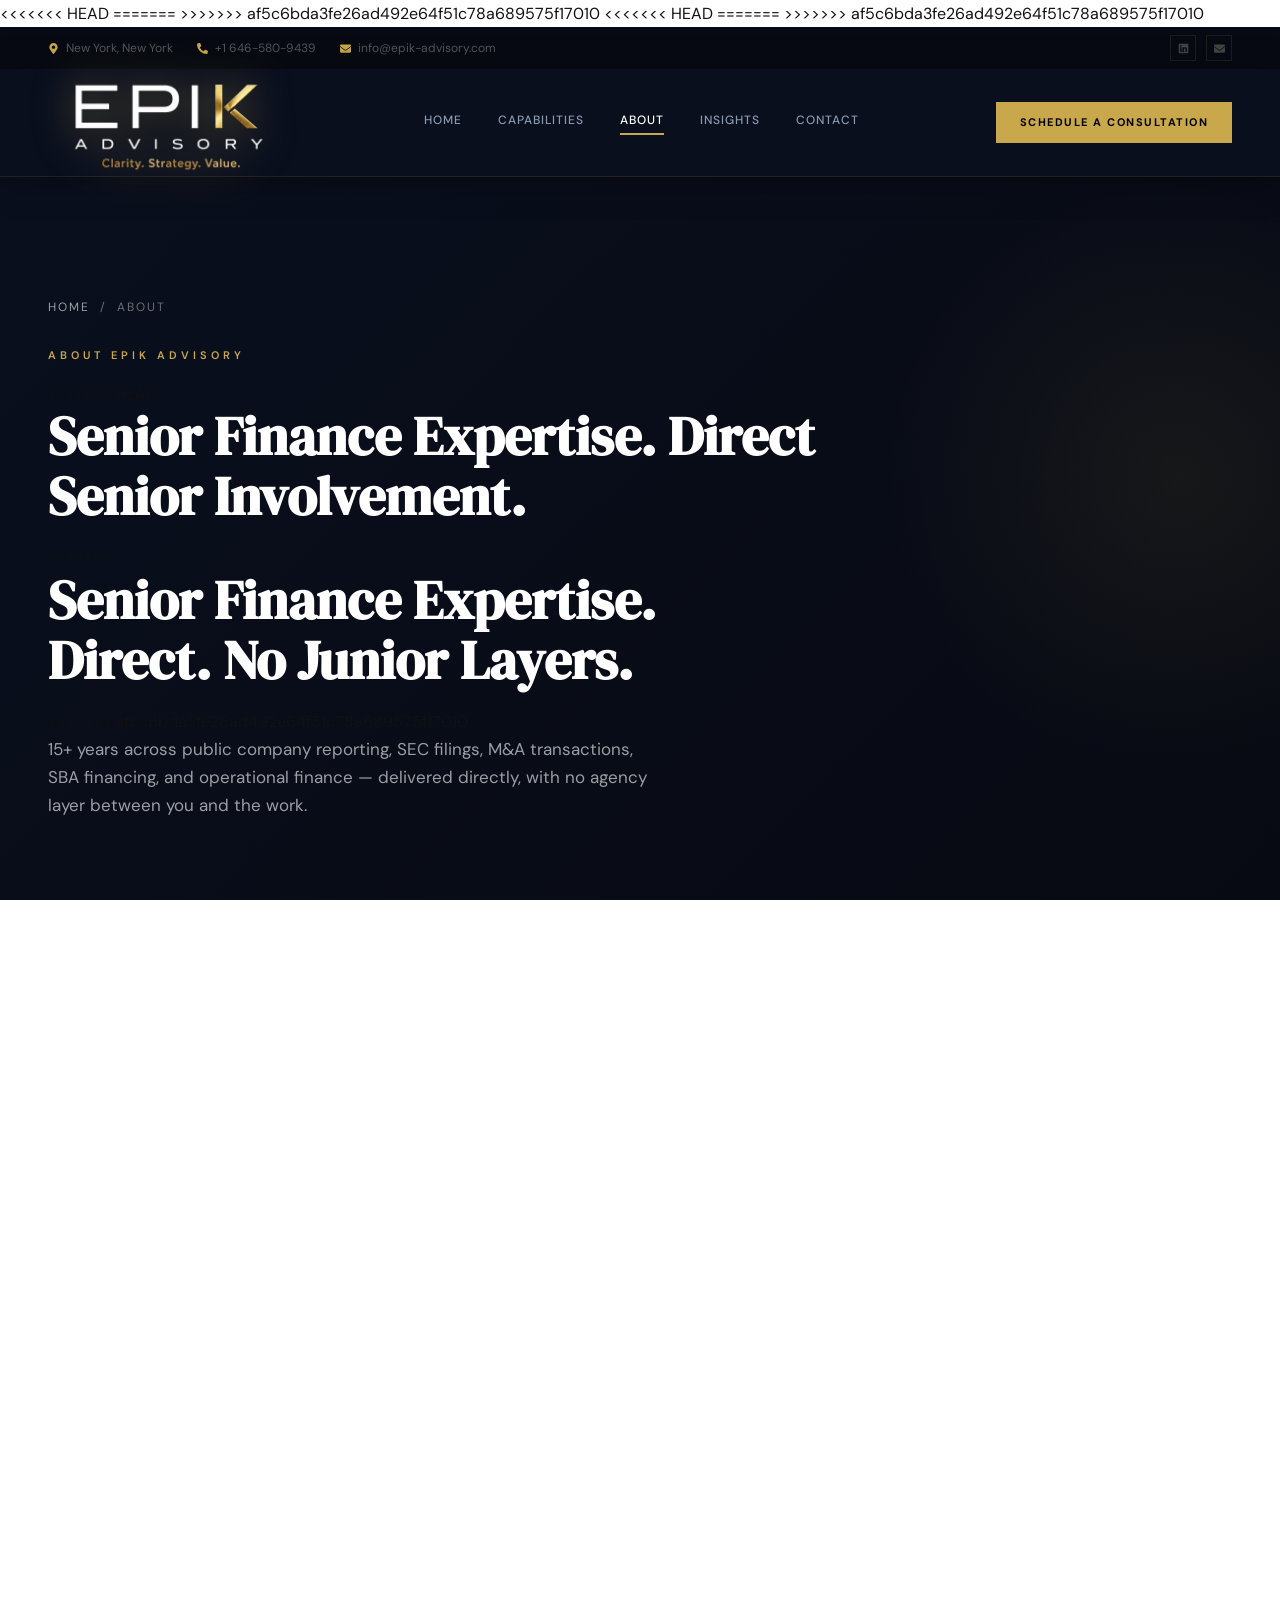
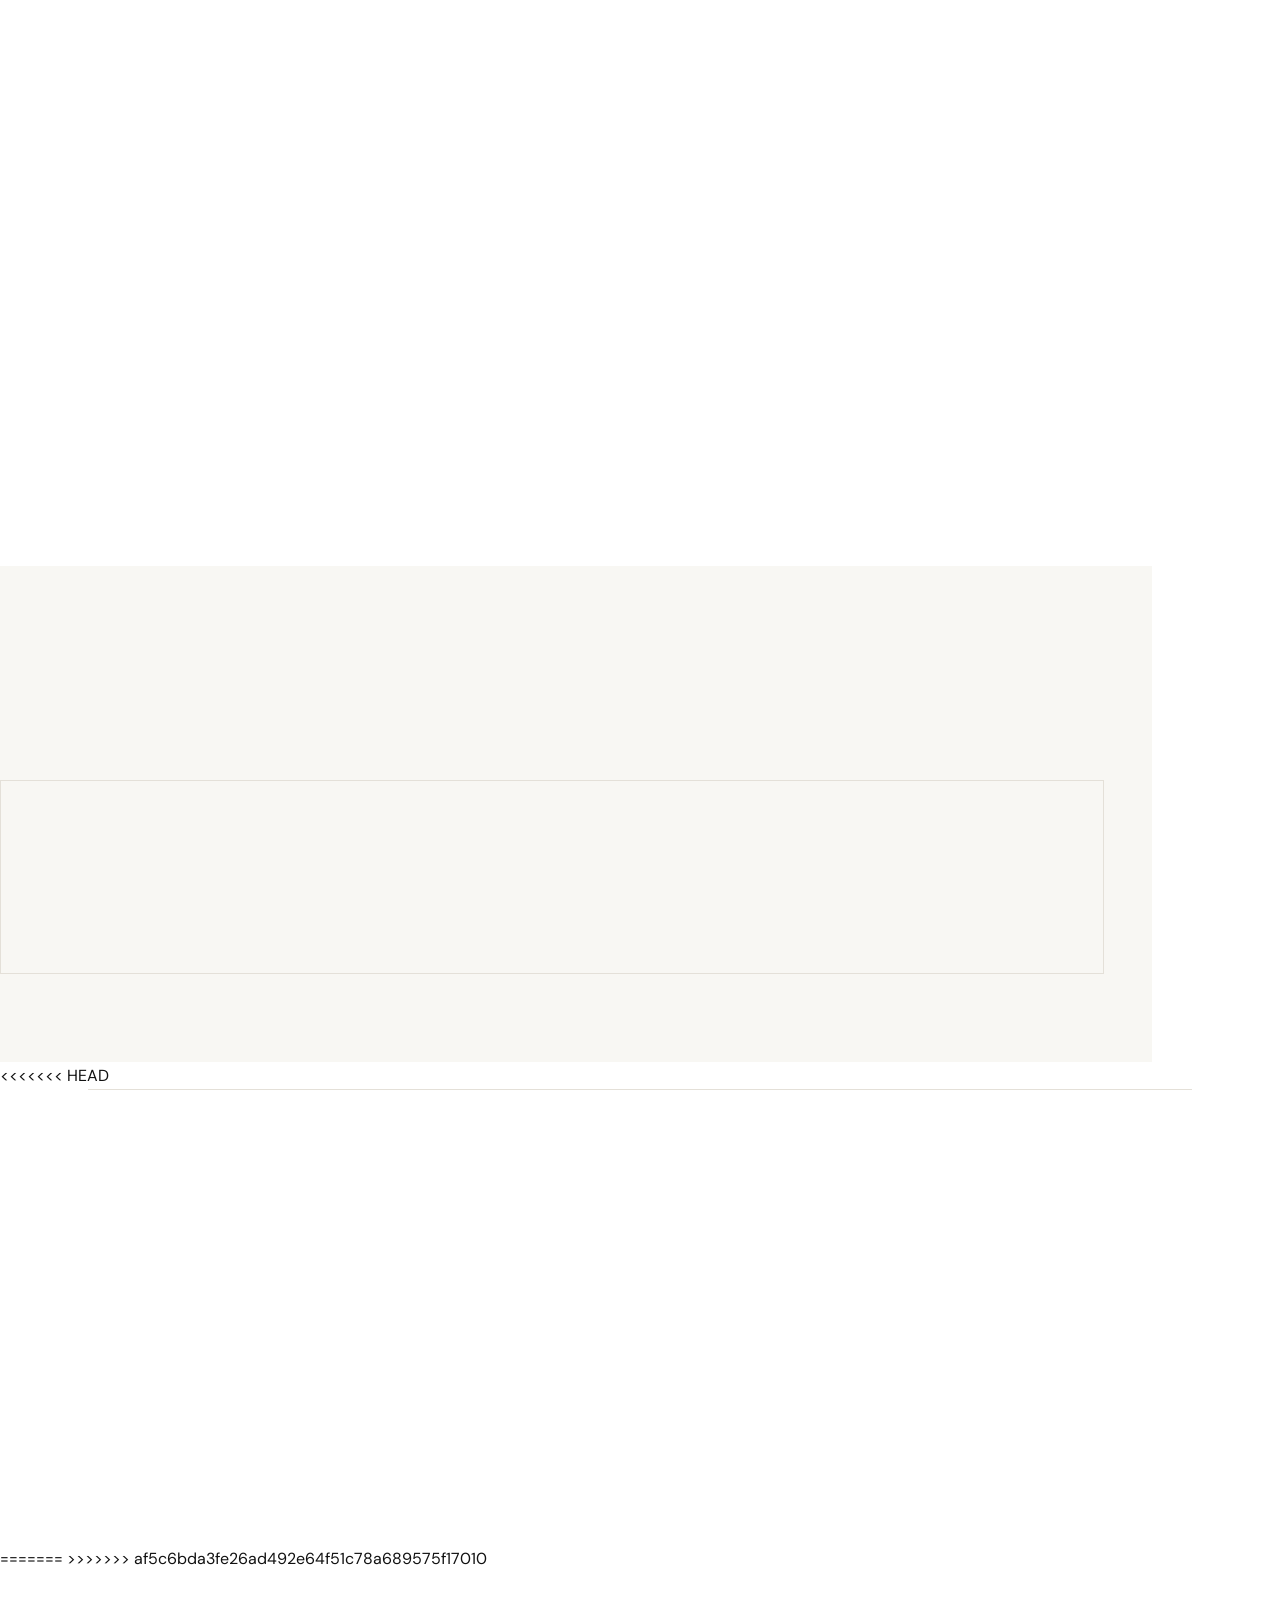
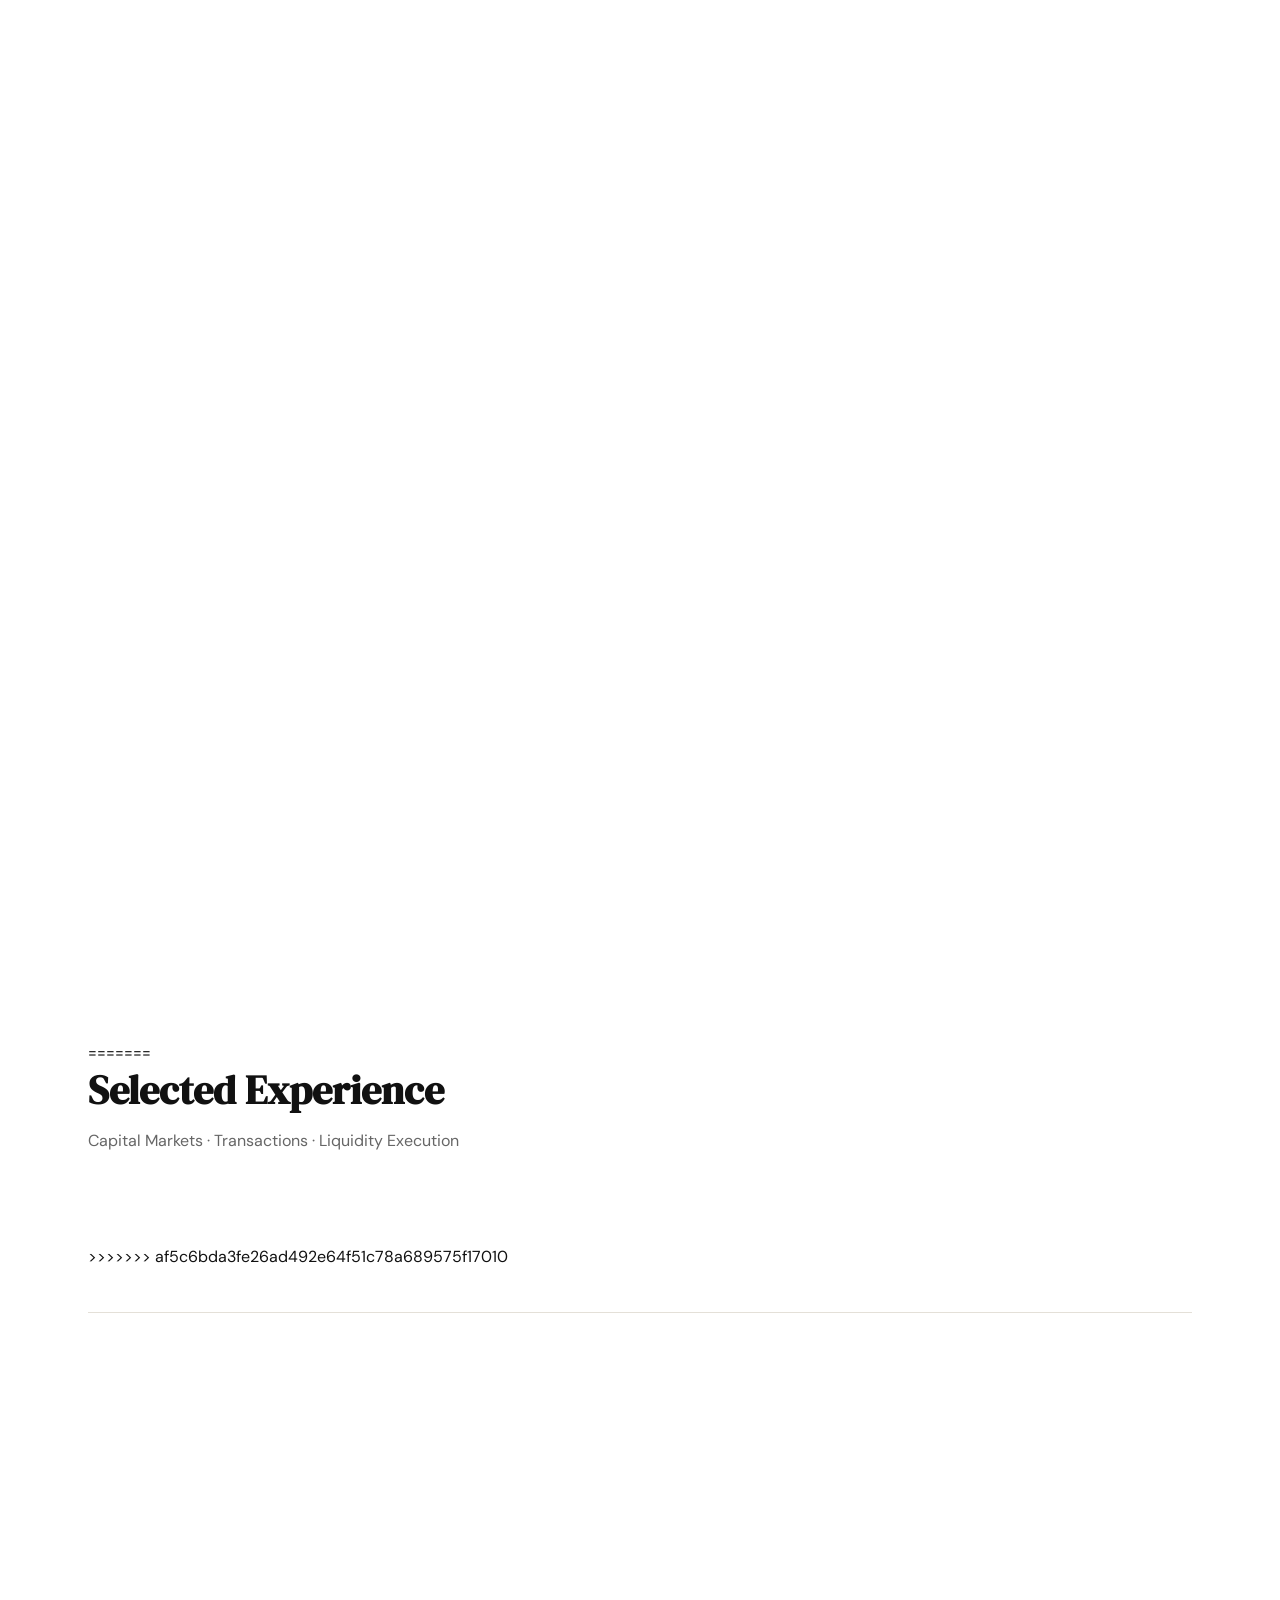
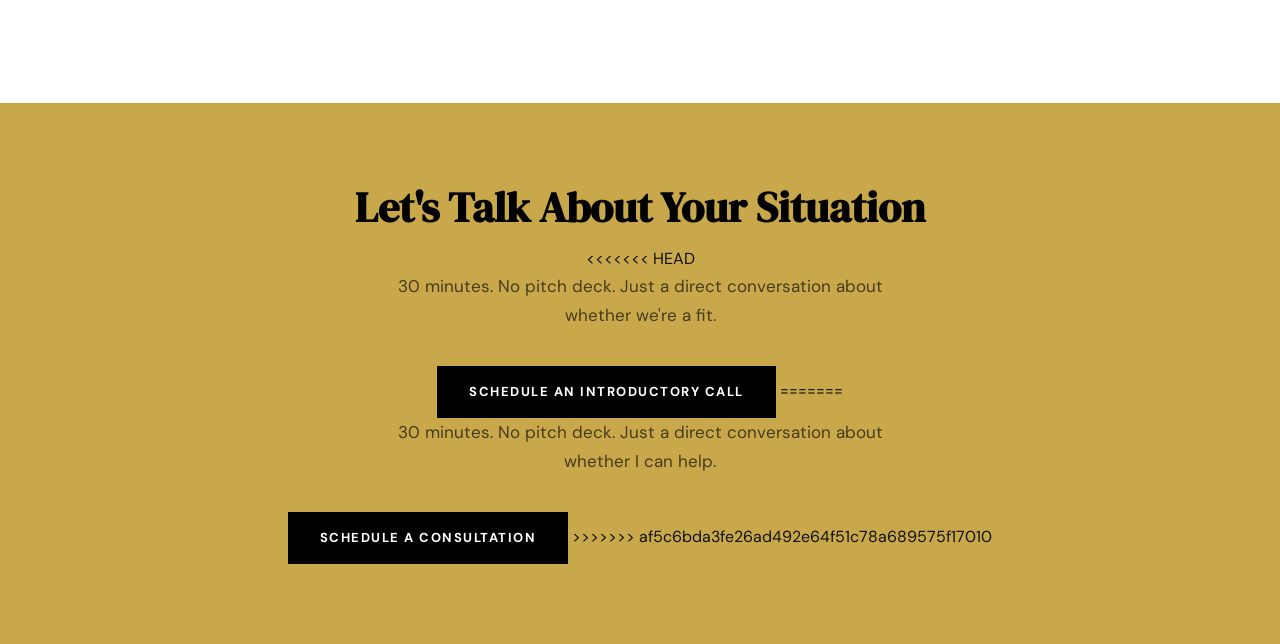
==== commit 23aac655: "UpdatedFIles" ====
--- a/about.html
+++ b/about.html
@@ -1,4 +1,8 @@
-
+<<<<<<< HEAD
+
+=======
+ 
+>>>>>>> af5c6bda3fe26ad492e64f51c78a689575f17010
 <!DOCTYPE html>
 <html lang="en">
 <head>
@@ -8,12 +12,17 @@
 <link rel="icon" type="image/png" sizes="192x192" href="uploads/favicon-192.png"/>
 <link rel="apple-touch-icon" href="uploads/favicon-192.png"/>
 <meta property="og:image" content="uploads/og-share.png"/>
+<<<<<<< HEAD
 <title>About Matthew Malriat, CPA | Founder | Epik Advisory</title>
 <meta name="description" content="Matthew Malriat, CPA — former KPMG Deal Advisory Director and former CEO & CFO of a Nasdaq-listed SPAC. 15+ years in public company finance, M&A, and SBA acquisitions."/>
 <meta name="robots" content="index, follow"/>
 <meta property="og:type" content="profile"/>
 <meta property="og:url" content="https://epik-advisory.com/about.html"/>
 <link rel="canonical" href="https://epik-advisory.com/about.html"/>
+=======
+<title>About | Epik Advisory</title>
+<meta name="description" content="15+ years of senior finance experience across public companies, M&A, SBA financing, and SEC reporting."/>
+>>>>>>> af5c6bda3fe26ad492e64f51c78a689575f17010
 <link href="https://fonts.googleapis.com/css2?family=DM+Sans:wght@300;400;500;600;700&family=DM+Serif+Display&display=swap" rel="stylesheet"/>
 <link rel="stylesheet" href="epik-shared.css"/>
 <style>
@@ -24,12 +33,15 @@
 .about-bio p{font-size:15.5px;color:#333;line-height:1.85;margin-bottom:18px}
 .about-sig{font-family:var(--serif);font-style:italic;font-size:22px;color:var(--gold);margin-top:24px}
 .about-sig small{display:block;font-family:var(--font);font-style:normal;font-size:12px;color:var(--mid);letter-spacing:1.5px;text-transform:uppercase;margin-top:4px}
+<<<<<<< HEAD
 .cred-chips{display:flex;flex-wrap:wrap;gap:10px;margin-top:24px}
 .cred-chip{font-size:11.5px;letter-spacing:.5px;font-weight:600;color:#5a4a1e;background:rgba(200,168,74,.12);border:1px solid rgba(200,168,74,.35);padding:8px 15px;border-radius:40px}
 .tx-highlights{display:grid;grid-template-columns:1fr 1fr;gap:16px 28px;margin:36px 0 8px}
 .tx{font-size:14px;color:#333;line-height:1.6;display:flex;gap:12px;align-items:flex-start}
 .tx b{color:var(--gold);font-weight:700;white-space:nowrap}
 @media(max-width:768px){.tx-highlights{grid-template-columns:1fr}}
+=======
+>>>>>>> af5c6bda3fe26ad492e64f51c78a689575f17010
 
 .values{background:var(--navy);color:#fff;padding:88px 0}
 .values .sec-title{color:#fff}
@@ -69,7 +81,11 @@
   <div class="page-hero-inner">
     <div class="crumbs"><a href="index.html">Home</a> &nbsp;/&nbsp; About</div>
     <div class="eyebrow">About Epik Advisory</div>
+<<<<<<< HEAD
     <h1>Senior Finance Expertise. Direct Senior Involvement.</h1>
+=======
+    <h1>Senior Finance Expertise. Direct. No Junior Layers.</h1>
+>>>>>>> af5c6bda3fe26ad492e64f51c78a689575f17010
     <p>15+ years across public company reporting, SEC filings, M&amp;A transactions, SBA financing, and operational finance — delivered directly, with no agency layer between you and the work.</p>
   </div>
 </section>
@@ -83,11 +99,17 @@
         <div class="sec-label">Founder &amp; Principal</div>
         <h2>Hi, I'm Matthew Malriat.</h2>
         <p>I started Epik Advisory because growing companies kept asking me for the same thing: senior financial leadership without a long-term commitment, and without the agency layers that dilute it.</p>
+<<<<<<< HEAD
         <p>As a <strong>CPA</strong> and former <strong>KPMG Deal Advisory Director</strong>, I've worked across public company SEC reporting, M&amp;A transactions, SBA-financed acquisitions, and operational CFO work — including serving as <strong>CEO &amp; CFO of a Nasdaq-listed SPAC</strong>. I've cleared SEC comment letters, delivered on-time audits for historically delayed companies, structured deals through close, and rebuilt back-offices that were costing clients hundreds of thousands a year more than they should.</p>
         <p>The thread through all of it: getting the financial picture right, then making it useful for decisions. That's what I do.</p>
         <p>Every engagement at Epik Advisory is led directly by Matthew Malriat. Clients benefit from senior-level involvement throughout the engagement, with specialized resources brought in when appropriate to support project execution while maintaining a single point of accountability.</p>
         <div class="about-sig">— Matthew Malriat, CPA<small>Founder &amp; Principal, Epik Advisory</small></div>
         <div class="cred-chips"><span class="cred-chip">CPA</span><span class="cred-chip">Ex-KPMG Deal Advisory Director</span><span class="cred-chip">Former Nasdaq SPAC CEO &amp; CFO</span><span class="cred-chip">Public Company Reporting</span></div>
+=======
+        <p>Over 15+ years I've worked across public company SEC reporting, M&amp;A transactions, SBA-financed acquisitions, and operational CFO work. I've cleared SEC comment letters, delivered on-time audits for historically delayed companies, structured deals through close, and rebuilt back-offices that were costing clients hundreds of thousands a year more than they should.</p>
+        <p>The thread through all of it: getting the financial picture right, then making it useful for decisions. That's what I do.</p>
+        <div class="about-sig">— Matthew Malriat<small>Founder &amp; Principal, Epik Advisory</small></div>
+>>>>>>> af5c6bda3fe26ad492e64f51c78a689575f17010
       </div>
     </div>
   </div>
@@ -120,6 +142,7 @@
   </div>
 </div>
 
+<<<<<<< HEAD
 <!-- HOW WE WORK -->
 <div class="wrap"><div class="sec" style="border-top:1px solid var(--light)">
   <div class="fade-up"><div class="sec-label">How We Work</div><h2 class="sec-title">A Boutique Advisory Practice</h2></div>
@@ -129,28 +152,46 @@
   </div>
 </div></div>
 
+=======
+>>>>>>> af5c6bda3fe26ad492e64f51c78a689575f17010
 <!-- VALUES -->
 <div class="values">
   <div class="wrap">
     <div class="fade-up" style="text-align:center">
+<<<<<<< HEAD
       <div class="sec-label">Our Approach</div>
+=======
+      <div class="sec-label">How I Work</div>
+>>>>>>> af5c6bda3fe26ad492e64f51c78a689575f17010
       <h2 class="sec-title">Three Operating Principles</h2>
     </div>
     <div class="values-grid">
       <div class="value-card fade-up d1">
         <div class="value-num">01</div>
         <h3>Direct Senior Work</h3>
+<<<<<<< HEAD
         <p>Engagements are led directly by senior leadership — not handed down to junior consultants billing hours behind the scenes. You get a single point of accountability from start to finish.</p>
+=======
+        <p>You work with me. There is no team of junior consultants billing hours behind the scenes. The output is mine, the decisions are mine, the calls are mine.</p>
+>>>>>>> af5c6bda3fe26ad492e64f51c78a689575f17010
       </div>
       <div class="value-card fade-up d2">
         <div class="value-num">02</div>
         <h3>Specific, Not Generic</h3>
+<<<<<<< HEAD
         <p>Every engagement is scoped to your situation. No retainers without a clear scope and no generic CFO frameworks — the work is shaped by what you actually need to ship.</p>
+=======
+        <p>Every engagement is scoped to your situation. I don't do retainers without a clear scope, and I don't do generic CFO frameworks — the work is shaped by what you actually need to ship.</p>
+>>>>>>> af5c6bda3fe26ad492e64f51c78a689575f17010
       </div>
       <div class="value-card fade-up d3">
         <div class="value-num">03</div>
         <h3>Built to Hand Off</h3>
+<<<<<<< HEAD
         <p>Good fractional work eventually makes itself unnecessary. We document, automate, and train so your team can run the systems we build — with specialized support brought in when needed.</p>
+=======
+        <p>Good fractional work eventually makes itself unnecessary. I document, automate, and train so that when I leave, your team can run the systems I built.</p>
+>>>>>>> af5c6bda3fe26ad492e64f51c78a689575f17010
       </div>
     </div>
   </div>
@@ -161,6 +202,7 @@
   <div class="sec">
     <div class="fade-up">
       <div class="sec-label">Background</div>
+<<<<<<< HEAD
       <h2 class="sec-title">Selected Transactions &amp; Experience</h2>
       <p class="sec-sub">Capital Markets · Transactions · Liquidity Execution</p>
     </div>
@@ -170,6 +212,11 @@
       <div class="tx"><b>M&amp;A</b><span>Structured and modeled acquisitions from LOI through close, including SBA 7(a) financing.</span></div>
       <div class="tx"><b>Savings</b><span>Reduced external accounting and SPAC reporting costs by $225K+ in aggregate.</span></div>
     </div>
+=======
+      <h2 class="sec-title">Selected Experience</h2>
+      <p class="sec-sub">Capital Markets · Transactions · Liquidity Execution</p>
+    </div>
+>>>>>>> af5c6bda3fe26ad492e64f51c78a689575f17010
     <div class="creds-list">
       <div class="cred fade-up d1">
         <div class="cred-year">2024–<br/>Present</div>
@@ -198,8 +245,13 @@
 <!-- CTA -->
 <div class="cta-section">
   <h2>Let's Talk About Your Situation</h2>
+<<<<<<< HEAD
   <p>30 minutes. No pitch deck. Just a direct conversation about whether we're a fit.</p>
   <a href="contact.html" class="btn-dark">Schedule an Introductory Call</a>
+=======
+  <p>30 minutes. No pitch deck. Just a direct conversation about whether I can help.</p>
+  <a href="contact.html" class="btn-dark">Schedule a Consultation</a>
+>>>>>>> af5c6bda3fe26ad492e64f51c78a689575f17010
 </div>
 
 <script src="epik-footer.js"></script>
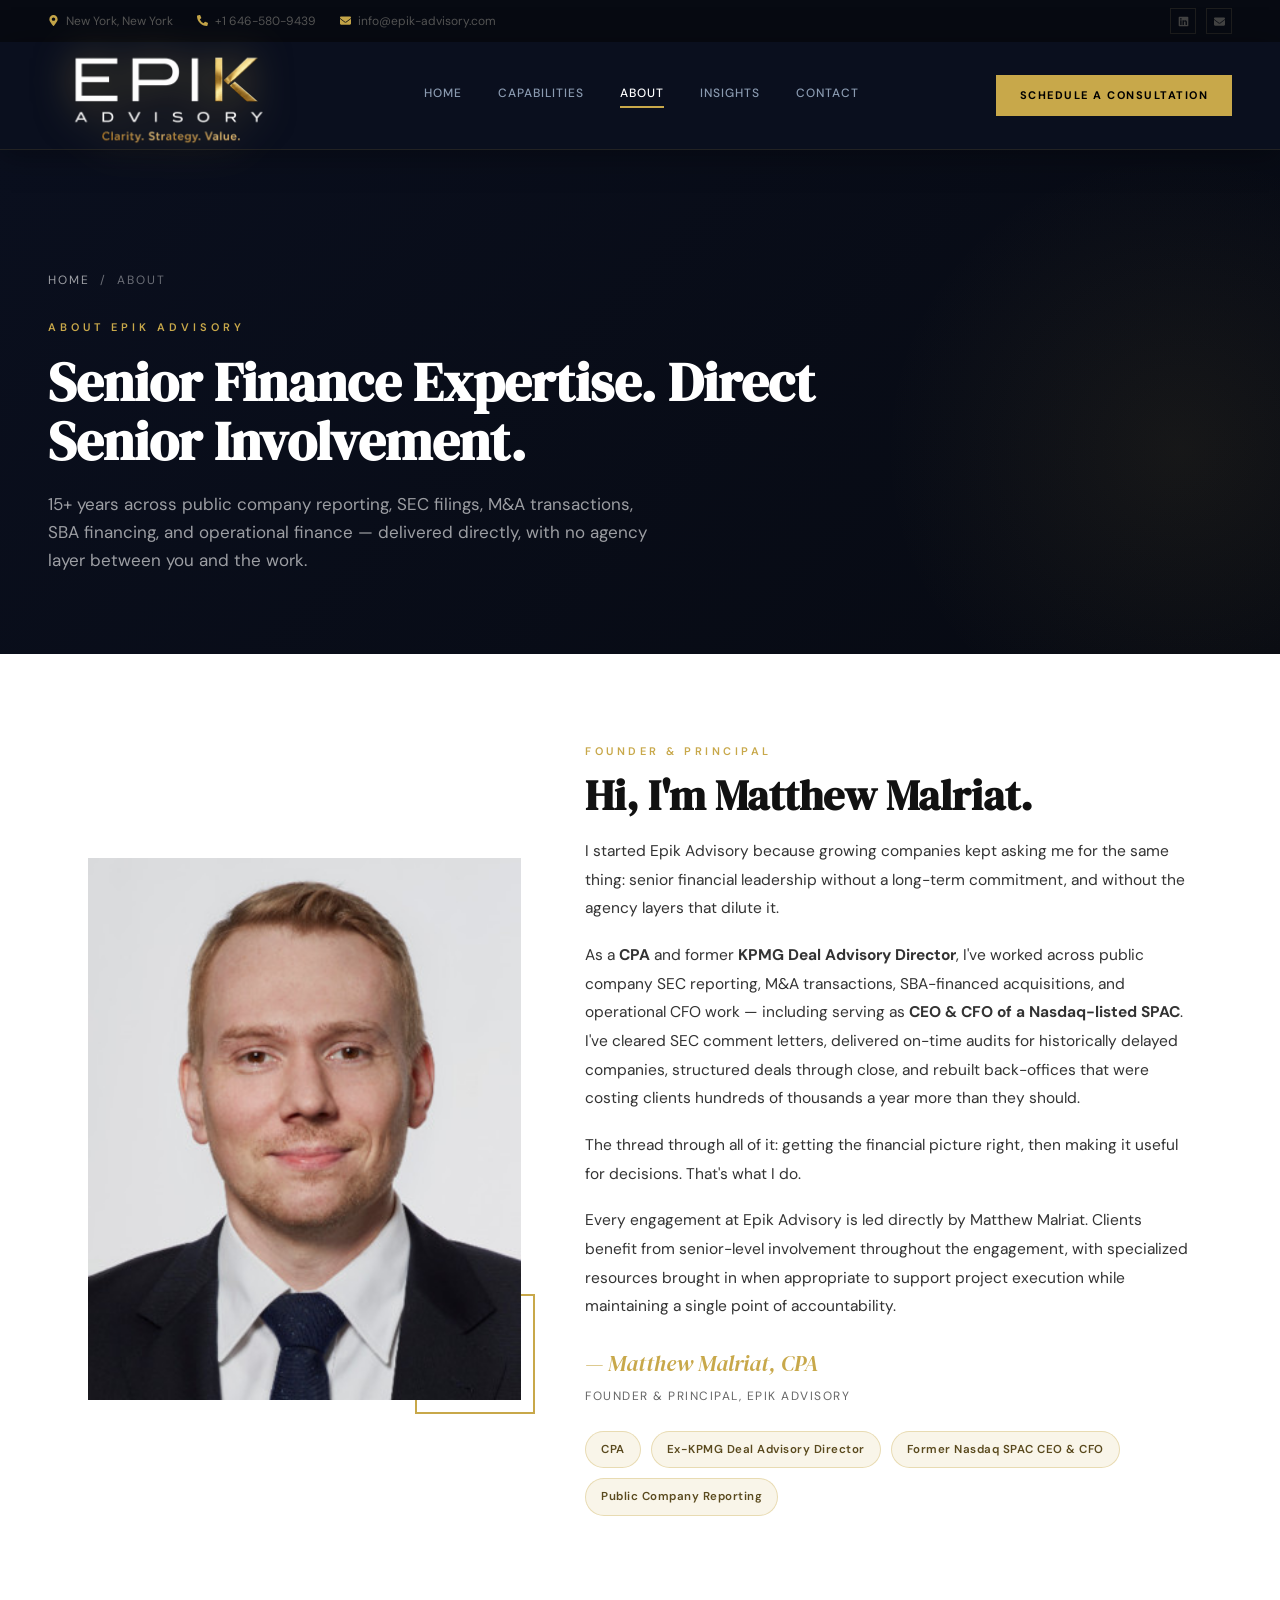
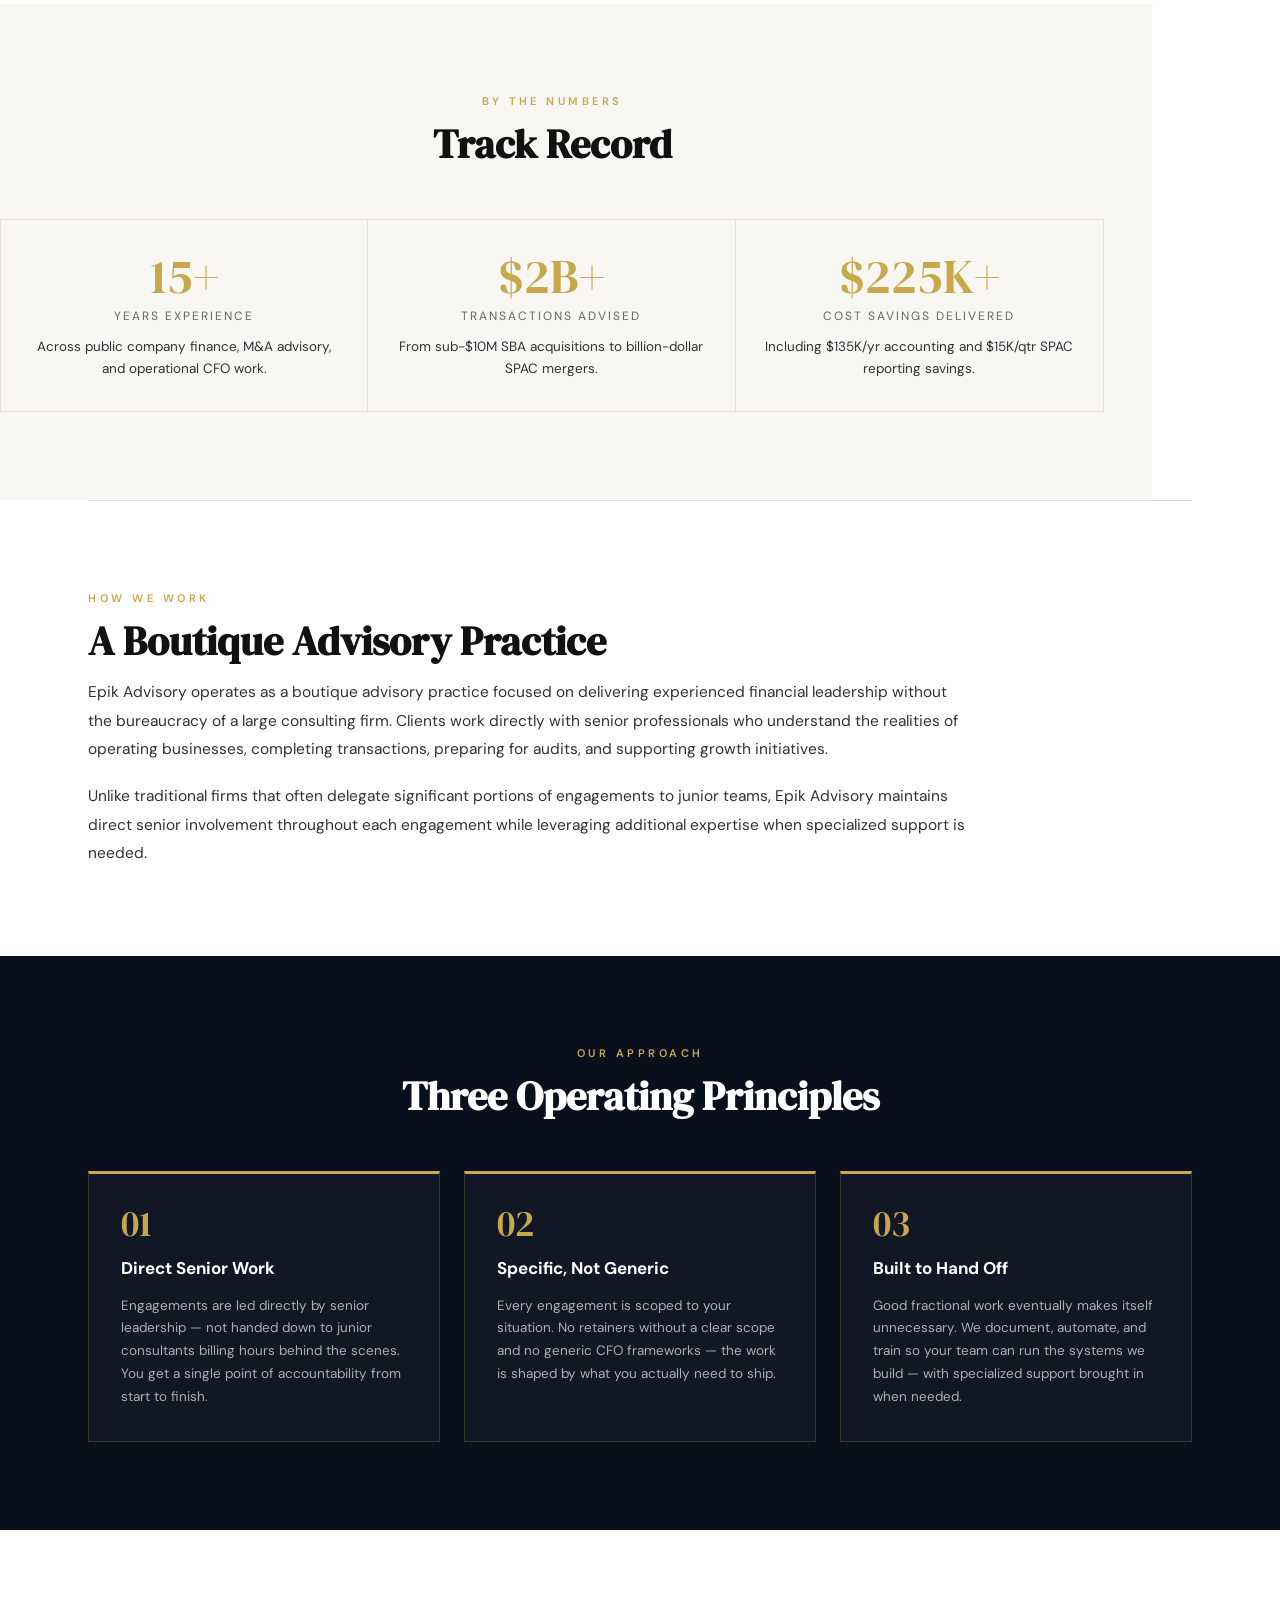
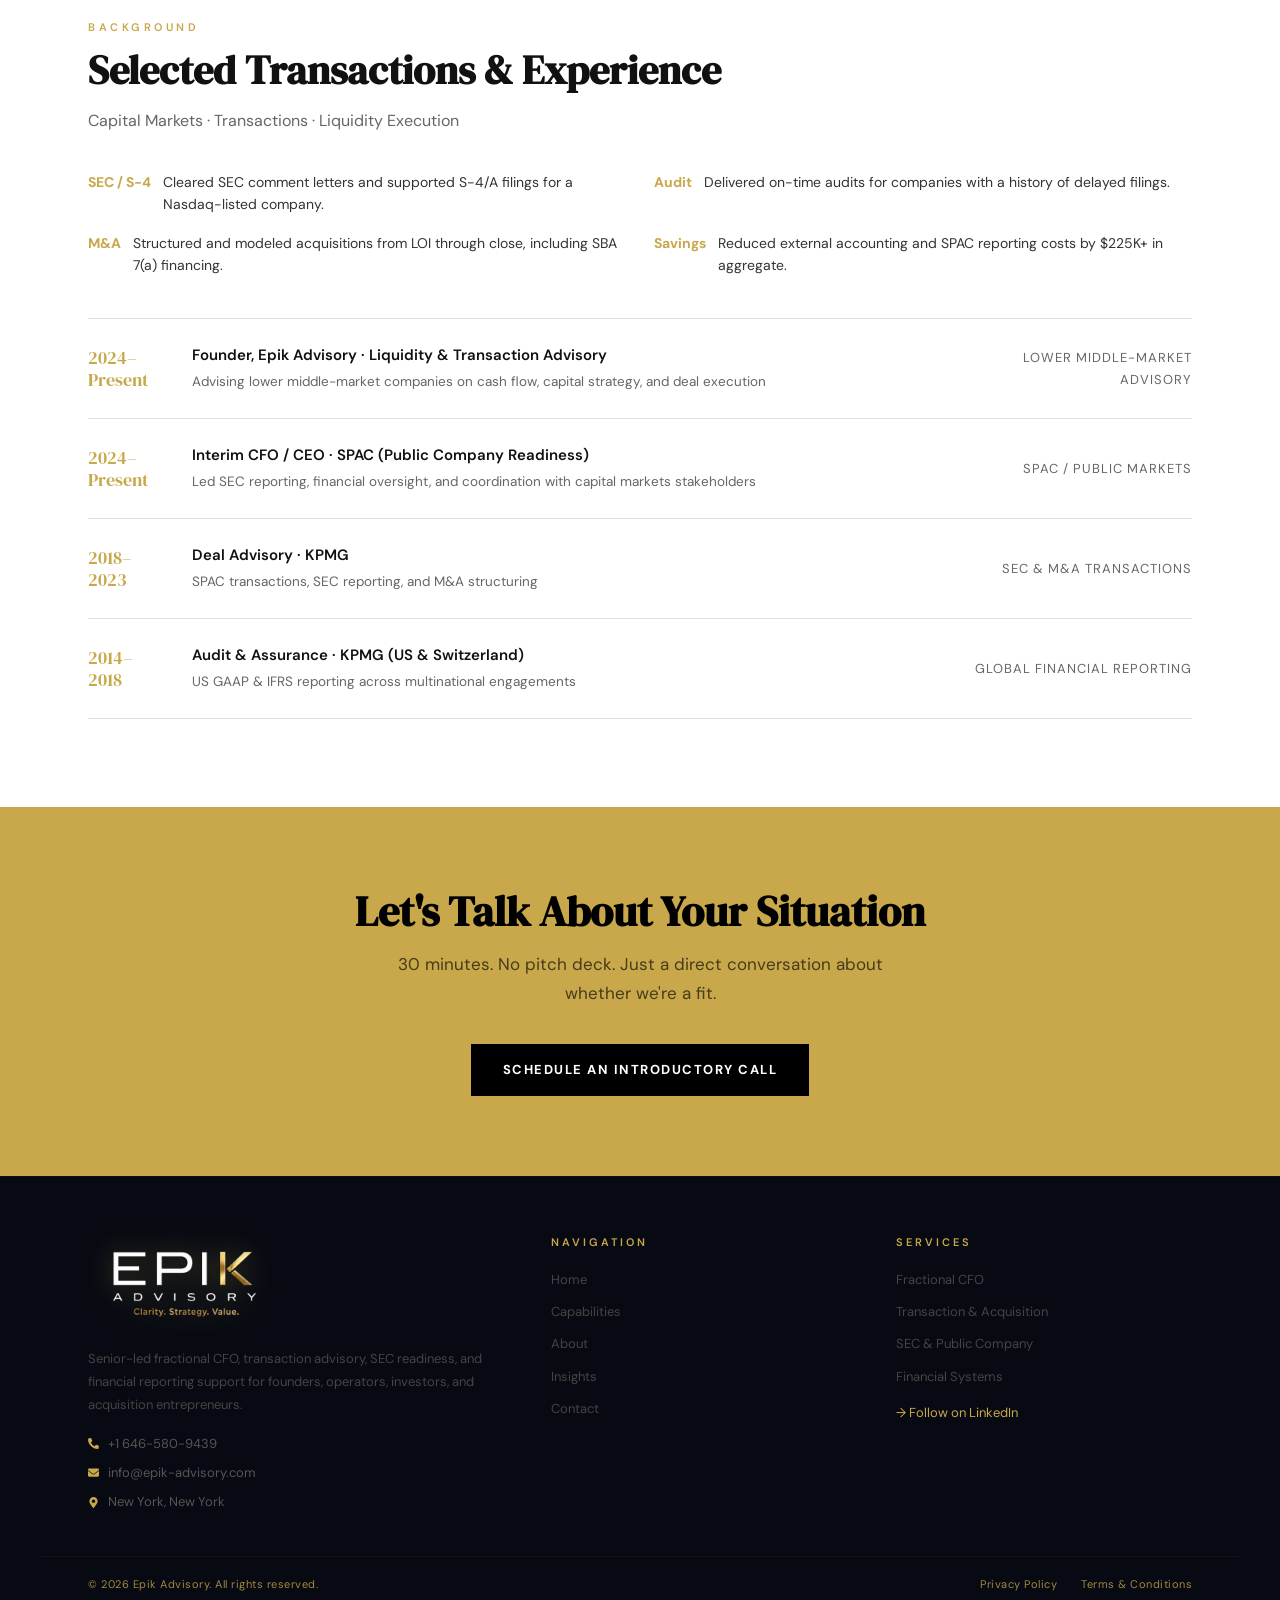
==== commit 1f8d01ee: "UpdatedFIles" ====
--- a/about.html
+++ b/about.html
@@ -1,8 +1,4 @@
-<<<<<<< HEAD
-
-=======
- 
->>>>>>> af5c6bda3fe26ad492e64f51c78a689575f17010
+
 <!DOCTYPE html>
 <html lang="en">
 <head>
@@ -12,17 +8,12 @@
 <link rel="icon" type="image/png" sizes="192x192" href="uploads/favicon-192.png"/>
 <link rel="apple-touch-icon" href="uploads/favicon-192.png"/>
 <meta property="og:image" content="uploads/og-share.png"/>
-<<<<<<< HEAD
 <title>About Matthew Malriat, CPA | Founder | Epik Advisory</title>
 <meta name="description" content="Matthew Malriat, CPA — former KPMG Deal Advisory Director and former CEO & CFO of a Nasdaq-listed SPAC. 15+ years in public company finance, M&A, and SBA acquisitions."/>
 <meta name="robots" content="index, follow"/>
 <meta property="og:type" content="profile"/>
 <meta property="og:url" content="https://epik-advisory.com/about.html"/>
 <link rel="canonical" href="https://epik-advisory.com/about.html"/>
-=======
-<title>About | Epik Advisory</title>
-<meta name="description" content="15+ years of senior finance experience across public companies, M&A, SBA financing, and SEC reporting."/>
->>>>>>> af5c6bda3fe26ad492e64f51c78a689575f17010
 <link href="https://fonts.googleapis.com/css2?family=DM+Sans:wght@300;400;500;600;700&family=DM+Serif+Display&display=swap" rel="stylesheet"/>
 <link rel="stylesheet" href="epik-shared.css"/>
 <style>
@@ -33,15 +24,12 @@
 .about-bio p{font-size:15.5px;color:#333;line-height:1.85;margin-bottom:18px}
 .about-sig{font-family:var(--serif);font-style:italic;font-size:22px;color:var(--gold);margin-top:24px}
 .about-sig small{display:block;font-family:var(--font);font-style:normal;font-size:12px;color:var(--mid);letter-spacing:1.5px;text-transform:uppercase;margin-top:4px}
-<<<<<<< HEAD
 .cred-chips{display:flex;flex-wrap:wrap;gap:10px;margin-top:24px}
 .cred-chip{font-size:11.5px;letter-spacing:.5px;font-weight:600;color:#5a4a1e;background:rgba(200,168,74,.12);border:1px solid rgba(200,168,74,.35);padding:8px 15px;border-radius:40px}
 .tx-highlights{display:grid;grid-template-columns:1fr 1fr;gap:16px 28px;margin:36px 0 8px}
 .tx{font-size:14px;color:#333;line-height:1.6;display:flex;gap:12px;align-items:flex-start}
 .tx b{color:var(--gold);font-weight:700;white-space:nowrap}
 @media(max-width:768px){.tx-highlights{grid-template-columns:1fr}}
-=======
->>>>>>> af5c6bda3fe26ad492e64f51c78a689575f17010
 
 .values{background:var(--navy);color:#fff;padding:88px 0}
 .values .sec-title{color:#fff}
@@ -81,11 +69,7 @@
   <div class="page-hero-inner">
     <div class="crumbs"><a href="index.html">Home</a> &nbsp;/&nbsp; About</div>
     <div class="eyebrow">About Epik Advisory</div>
-<<<<<<< HEAD
     <h1>Senior Finance Expertise. Direct Senior Involvement.</h1>
-=======
-    <h1>Senior Finance Expertise. Direct. No Junior Layers.</h1>
->>>>>>> af5c6bda3fe26ad492e64f51c78a689575f17010
     <p>15+ years across public company reporting, SEC filings, M&amp;A transactions, SBA financing, and operational finance — delivered directly, with no agency layer between you and the work.</p>
   </div>
 </section>
@@ -99,17 +83,11 @@
         <div class="sec-label">Founder &amp; Principal</div>
         <h2>Hi, I'm Matthew Malriat.</h2>
         <p>I started Epik Advisory because growing companies kept asking me for the same thing: senior financial leadership without a long-term commitment, and without the agency layers that dilute it.</p>
-<<<<<<< HEAD
         <p>As a <strong>CPA</strong> and former <strong>KPMG Deal Advisory Director</strong>, I've worked across public company SEC reporting, M&amp;A transactions, SBA-financed acquisitions, and operational CFO work — including serving as <strong>CEO &amp; CFO of a Nasdaq-listed SPAC</strong>. I've cleared SEC comment letters, delivered on-time audits for historically delayed companies, structured deals through close, and rebuilt back-offices that were costing clients hundreds of thousands a year more than they should.</p>
         <p>The thread through all of it: getting the financial picture right, then making it useful for decisions. That's what I do.</p>
         <p>Every engagement at Epik Advisory is led directly by Matthew Malriat. Clients benefit from senior-level involvement throughout the engagement, with specialized resources brought in when appropriate to support project execution while maintaining a single point of accountability.</p>
         <div class="about-sig">— Matthew Malriat, CPA<small>Founder &amp; Principal, Epik Advisory</small></div>
         <div class="cred-chips"><span class="cred-chip">CPA</span><span class="cred-chip">Ex-KPMG Deal Advisory Director</span><span class="cred-chip">Former Nasdaq SPAC CEO &amp; CFO</span><span class="cred-chip">Public Company Reporting</span></div>
-=======
-        <p>Over 15+ years I've worked across public company SEC reporting, M&amp;A transactions, SBA-financed acquisitions, and operational CFO work. I've cleared SEC comment letters, delivered on-time audits for historically delayed companies, structured deals through close, and rebuilt back-offices that were costing clients hundreds of thousands a year more than they should.</p>
-        <p>The thread through all of it: getting the financial picture right, then making it useful for decisions. That's what I do.</p>
-        <div class="about-sig">— Matthew Malriat<small>Founder &amp; Principal, Epik Advisory</small></div>
->>>>>>> af5c6bda3fe26ad492e64f51c78a689575f17010
       </div>
     </div>
   </div>
@@ -142,7 +120,6 @@
   </div>
 </div>
 
-<<<<<<< HEAD
 <!-- HOW WE WORK -->
 <div class="wrap"><div class="sec" style="border-top:1px solid var(--light)">
   <div class="fade-up"><div class="sec-label">How We Work</div><h2 class="sec-title">A Boutique Advisory Practice</h2></div>
@@ -152,46 +129,28 @@
   </div>
 </div></div>
 
-=======
->>>>>>> af5c6bda3fe26ad492e64f51c78a689575f17010
 <!-- VALUES -->
 <div class="values">
   <div class="wrap">
     <div class="fade-up" style="text-align:center">
-<<<<<<< HEAD
       <div class="sec-label">Our Approach</div>
-=======
-      <div class="sec-label">How I Work</div>
->>>>>>> af5c6bda3fe26ad492e64f51c78a689575f17010
       <h2 class="sec-title">Three Operating Principles</h2>
     </div>
     <div class="values-grid">
       <div class="value-card fade-up d1">
         <div class="value-num">01</div>
         <h3>Direct Senior Work</h3>
-<<<<<<< HEAD
         <p>Engagements are led directly by senior leadership — not handed down to junior consultants billing hours behind the scenes. You get a single point of accountability from start to finish.</p>
-=======
-        <p>You work with me. There is no team of junior consultants billing hours behind the scenes. The output is mine, the decisions are mine, the calls are mine.</p>
->>>>>>> af5c6bda3fe26ad492e64f51c78a689575f17010
       </div>
       <div class="value-card fade-up d2">
         <div class="value-num">02</div>
         <h3>Specific, Not Generic</h3>
-<<<<<<< HEAD
         <p>Every engagement is scoped to your situation. No retainers without a clear scope and no generic CFO frameworks — the work is shaped by what you actually need to ship.</p>
-=======
-        <p>Every engagement is scoped to your situation. I don't do retainers without a clear scope, and I don't do generic CFO frameworks — the work is shaped by what you actually need to ship.</p>
->>>>>>> af5c6bda3fe26ad492e64f51c78a689575f17010
       </div>
       <div class="value-card fade-up d3">
         <div class="value-num">03</div>
         <h3>Built to Hand Off</h3>
-<<<<<<< HEAD
         <p>Good fractional work eventually makes itself unnecessary. We document, automate, and train so your team can run the systems we build — with specialized support brought in when needed.</p>
-=======
-        <p>Good fractional work eventually makes itself unnecessary. I document, automate, and train so that when I leave, your team can run the systems I built.</p>
->>>>>>> af5c6bda3fe26ad492e64f51c78a689575f17010
       </div>
     </div>
   </div>
@@ -202,7 +161,6 @@
   <div class="sec">
     <div class="fade-up">
       <div class="sec-label">Background</div>
-<<<<<<< HEAD
       <h2 class="sec-title">Selected Transactions &amp; Experience</h2>
       <p class="sec-sub">Capital Markets · Transactions · Liquidity Execution</p>
     </div>
@@ -212,11 +170,6 @@
       <div class="tx"><b>M&amp;A</b><span>Structured and modeled acquisitions from LOI through close, including SBA 7(a) financing.</span></div>
       <div class="tx"><b>Savings</b><span>Reduced external accounting and SPAC reporting costs by $225K+ in aggregate.</span></div>
     </div>
-=======
-      <h2 class="sec-title">Selected Experience</h2>
-      <p class="sec-sub">Capital Markets · Transactions · Liquidity Execution</p>
-    </div>
->>>>>>> af5c6bda3fe26ad492e64f51c78a689575f17010
     <div class="creds-list">
       <div class="cred fade-up d1">
         <div class="cred-year">2024–<br/>Present</div>
@@ -245,13 +198,8 @@
 <!-- CTA -->
 <div class="cta-section">
   <h2>Let's Talk About Your Situation</h2>
-<<<<<<< HEAD
   <p>30 minutes. No pitch deck. Just a direct conversation about whether we're a fit.</p>
   <a href="contact.html" class="btn-dark">Schedule an Introductory Call</a>
-=======
-  <p>30 minutes. No pitch deck. Just a direct conversation about whether I can help.</p>
-  <a href="contact.html" class="btn-dark">Schedule a Consultation</a>
->>>>>>> af5c6bda3fe26ad492e64f51c78a689575f17010
 </div>
 
 <script src="epik-footer.js"></script>
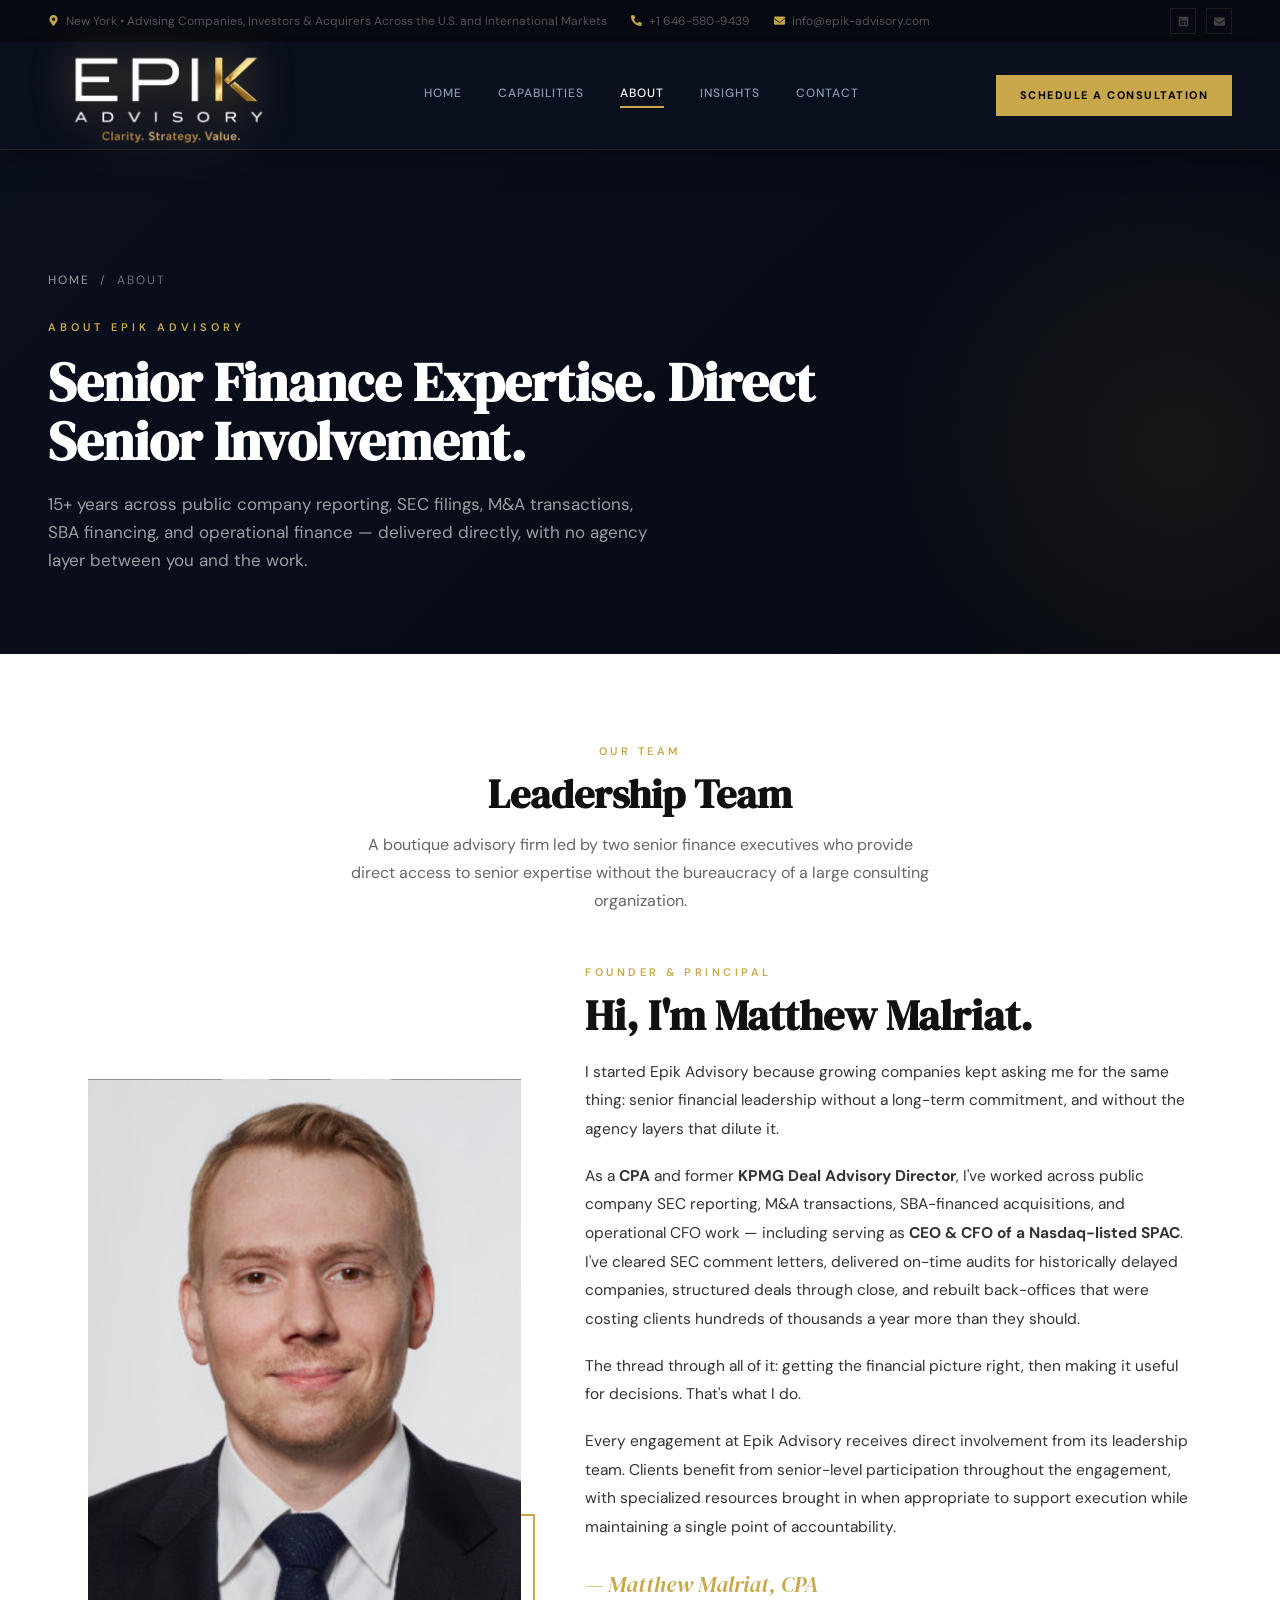
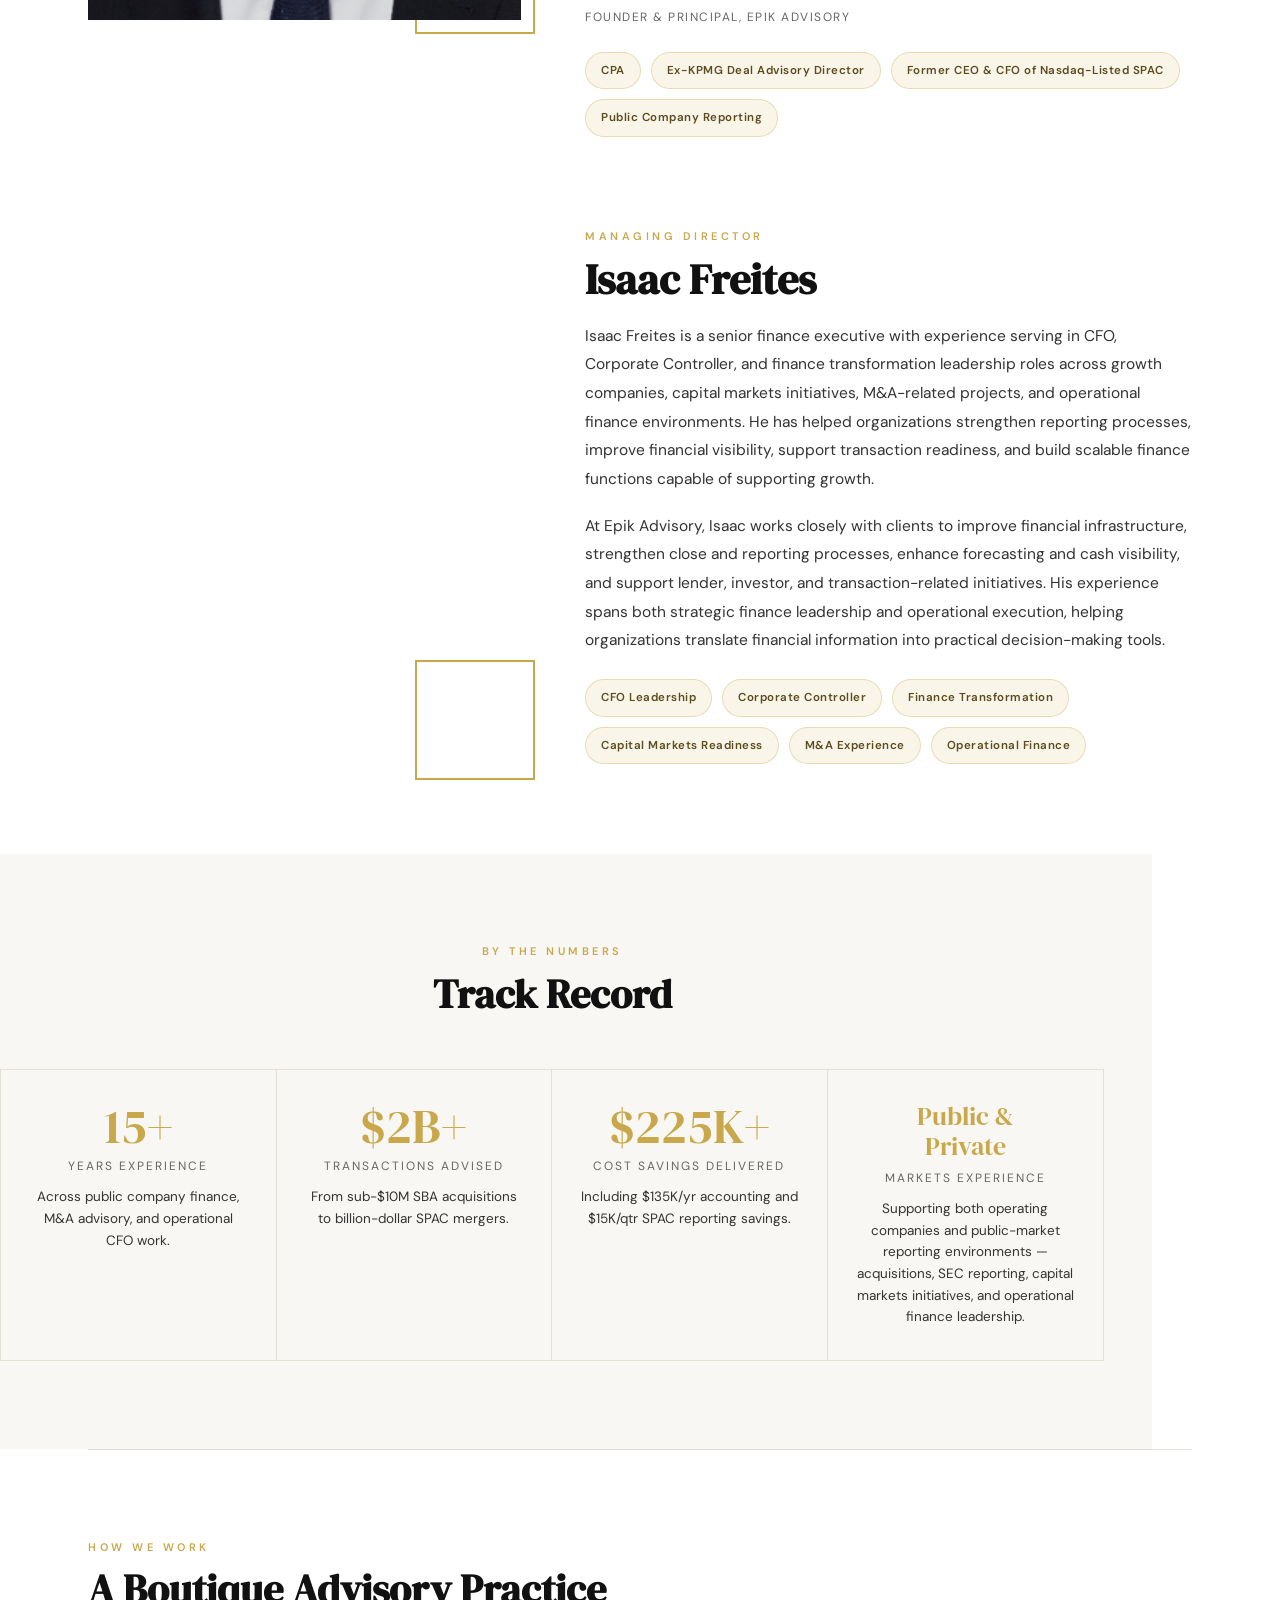
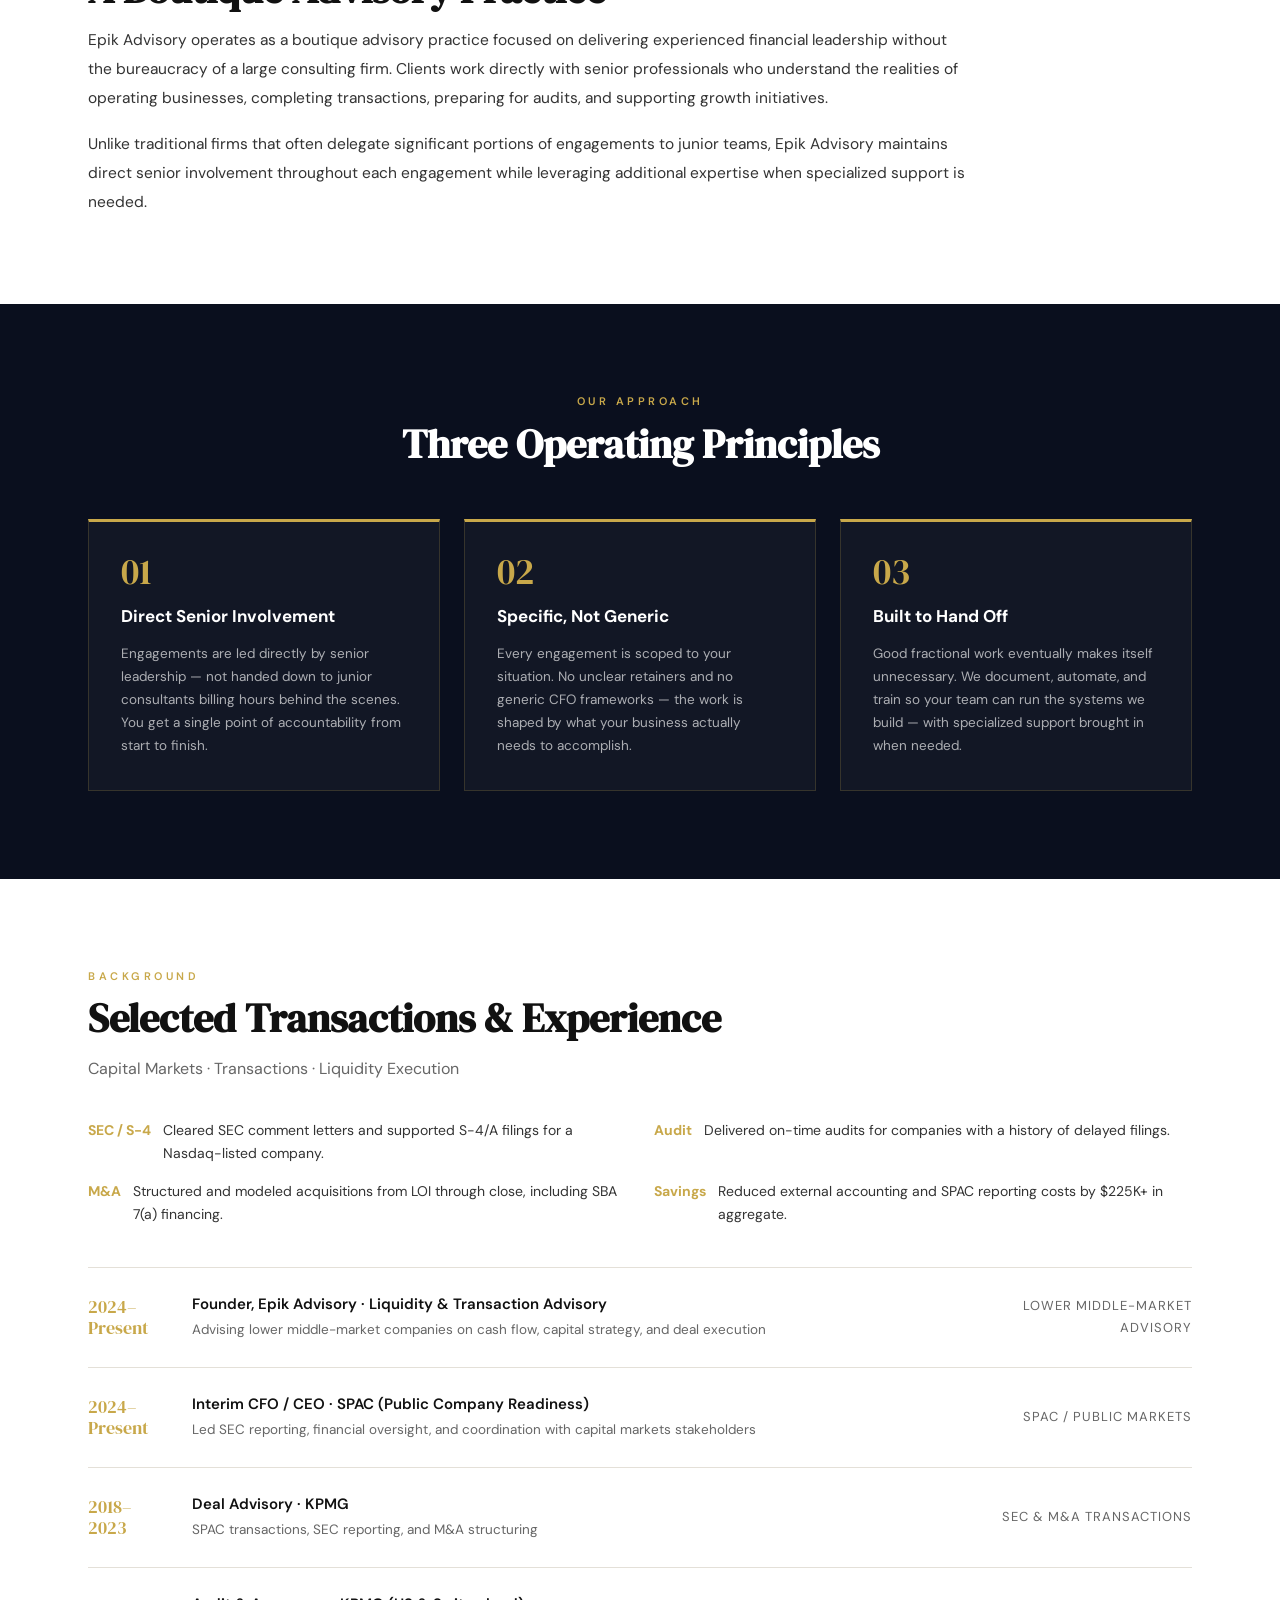
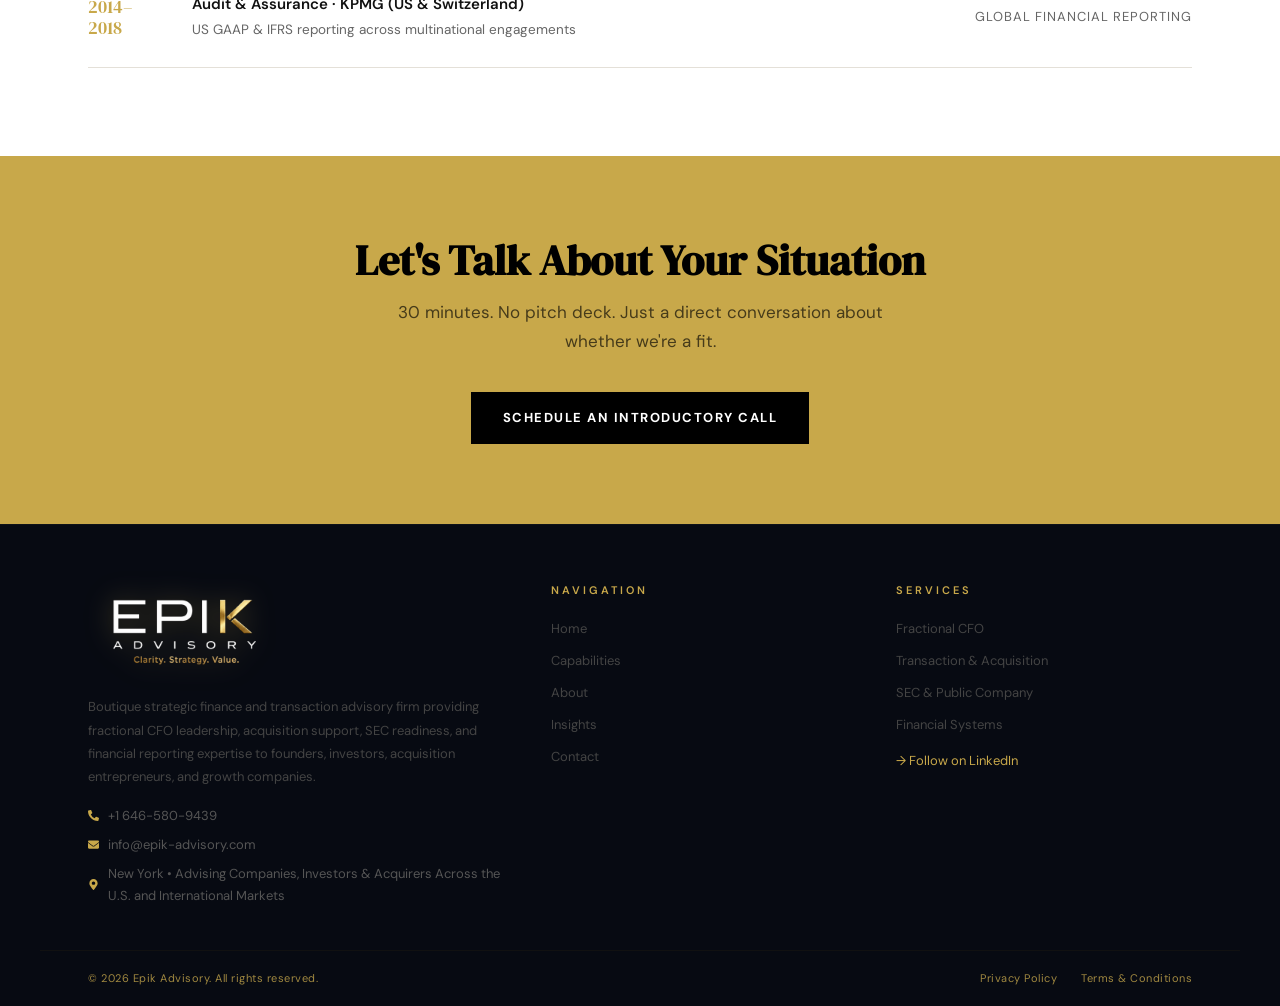
==== commit 4a6516ce: "InsightsSectionUpdate" ====
--- a/about.html
+++ b/about.html
@@ -39,7 +39,7 @@
 .value-card h3{font-size:17px;font-weight:700;color:#fff;margin-bottom:12px}
 .value-card p{font-size:13.5px;color:rgba(255,255,255,.65);line-height:1.7}
 
-.experience-grid{display:grid;grid-template-columns:1fr 1fr 1fr;gap:0;margin-top:52px;border:1px solid var(--light)}
+.experience-grid{display:grid;grid-template-columns:1fr 1fr 1fr 1fr;gap:0;margin-top:52px;border:1px solid var(--light)}
 .exp-cell{padding:32px 28px;border-right:1px solid var(--light);text-align:center}
 .exp-cell:last-child{border-right:none}
 .exp-num{font-family:var(--serif);font-size:48px;color:var(--gold);line-height:1;margin-bottom:6px}
@@ -54,8 +54,7 @@
 
 @media(max-width:900px){
   .about-intro{grid-template-columns:1fr;gap:32px}
-  .values-grid,.experience-grid{grid-template-columns:1fr}
-  .exp-cell{border-right:none;border-bottom:1px solid var(--light)}
+  .values-grid,.experience-grid{grid-template-columns:1fr}  .exp-cell{border-right:none;border-bottom:1px solid var(--light)}
   .cred{grid-template-columns:60px 1fr;gap:14px}
   .cred-org{grid-column:1/-1;text-align:left;font-size:11px}
 }
@@ -74,9 +73,16 @@
   </div>
 </section>
 
-<!-- INTRO -->
-<div class="wrap">
-  <div class="sec">
+<!-- LEADERSHIP TEAM -->
+<div class="wrap">
+  <div class="sec" style="padding-bottom:16px">
+    <div class="fade-up" style="text-align:center"><div class="sec-label">Our Team</div><h2 class="sec-title">Leadership Team</h2><p class="sec-sub" style="margin:0 auto">A boutique advisory firm led by two senior finance executives who provide direct access to senior expertise without the bureaucracy of a large consulting organization.</p></div>
+  </div>
+</div>
+
+<!-- MATTHEW -->
+<div class="wrap">
+  <div class="sec" style="padding-top:32px">
     <div class="about-intro">
       <div class="about-portrait fade-up" style="background-image:url('uploads/matthew-malriat.jpg')"></div>
       <div class="about-bio fade-up d1">
@@ -85,9 +91,25 @@
         <p>I started Epik Advisory because growing companies kept asking me for the same thing: senior financial leadership without a long-term commitment, and without the agency layers that dilute it.</p>
         <p>As a <strong>CPA</strong> and former <strong>KPMG Deal Advisory Director</strong>, I've worked across public company SEC reporting, M&amp;A transactions, SBA-financed acquisitions, and operational CFO work — including serving as <strong>CEO &amp; CFO of a Nasdaq-listed SPAC</strong>. I've cleared SEC comment letters, delivered on-time audits for historically delayed companies, structured deals through close, and rebuilt back-offices that were costing clients hundreds of thousands a year more than they should.</p>
         <p>The thread through all of it: getting the financial picture right, then making it useful for decisions. That's what I do.</p>
-        <p>Every engagement at Epik Advisory is led directly by Matthew Malriat. Clients benefit from senior-level involvement throughout the engagement, with specialized resources brought in when appropriate to support project execution while maintaining a single point of accountability.</p>
+        <p>Every engagement at Epik Advisory receives direct involvement from its leadership team. Clients benefit from senior-level participation throughout the engagement, with specialized resources brought in when appropriate to support execution while maintaining a single point of accountability.</p>
         <div class="about-sig">— Matthew Malriat, CPA<small>Founder &amp; Principal, Epik Advisory</small></div>
-        <div class="cred-chips"><span class="cred-chip">CPA</span><span class="cred-chip">Ex-KPMG Deal Advisory Director</span><span class="cred-chip">Former Nasdaq SPAC CEO &amp; CFO</span><span class="cred-chip">Public Company Reporting</span></div>
+        <div class="cred-chips"><span class="cred-chip">CPA</span><span class="cred-chip">Ex-KPMG Deal Advisory Director</span><span class="cred-chip">Former CEO &amp; CFO of Nasdaq-Listed SPAC</span><span class="cred-chip">Public Company Reporting</span></div>
+      </div>
+    </div>
+  </div>
+</div>
+
+<!-- ISAAC -->
+<div class="wrap">
+  <div class="sec" style="padding-top:0">
+    <div class="about-intro">
+      <div class="about-portrait fade-up" style="background-image:url('uploads/isaac-freites.jpg')"></div>
+      <div class="about-bio fade-up d1">
+        <div class="sec-label">Managing Director</div>
+        <h2>Isaac Freites</h2>
+        <p>Isaac Freites is a senior finance executive with experience serving in CFO, Corporate Controller, and finance transformation leadership roles across growth companies, capital markets initiatives, M&amp;A-related projects, and operational finance environments. He has helped organizations strengthen reporting processes, improve financial visibility, support transaction readiness, and build scalable finance functions capable of supporting growth.</p>
+        <p>At Epik Advisory, Isaac works closely with clients to improve financial infrastructure, strengthen close and reporting processes, enhance forecasting and cash visibility, and support lender, investor, and transaction-related initiatives. His experience spans both strategic finance leadership and operational execution, helping organizations translate financial information into practical decision-making tools.</p>
+        <div class="cred-chips"><span class="cred-chip">CFO Leadership</span><span class="cred-chip">Corporate Controller</span><span class="cred-chip">Finance Transformation</span><span class="cred-chip">Capital Markets Readiness</span><span class="cred-chip">M&amp;A Experience</span><span class="cred-chip">Operational Finance</span></div>
       </div>
     </div>
   </div>
@@ -116,6 +138,11 @@
         <div class="exp-label">Cost Savings Delivered</div>
         <div class="exp-desc">Including $135K/yr accounting and $15K/qtr SPAC reporting savings.</div>
       </div>
+      <div class="exp-cell fade-up d4">
+        <div class="exp-num" style="font-size:26px;line-height:1.15">Public &amp;<br/>Private</div>
+        <div class="exp-label">Markets Experience</div>
+        <div class="exp-desc">Supporting both operating companies and public-market reporting environments — acquisitions, SEC reporting, capital markets initiatives, and operational finance leadership.</div>
+      </div>
     </div>
   </div>
 </div>
@@ -139,13 +166,13 @@
     <div class="values-grid">
       <div class="value-card fade-up d1">
         <div class="value-num">01</div>
-        <h3>Direct Senior Work</h3>
+        <h3>Direct Senior Involvement</h3>
         <p>Engagements are led directly by senior leadership — not handed down to junior consultants billing hours behind the scenes. You get a single point of accountability from start to finish.</p>
       </div>
       <div class="value-card fade-up d2">
         <div class="value-num">02</div>
         <h3>Specific, Not Generic</h3>
-        <p>Every engagement is scoped to your situation. No retainers without a clear scope and no generic CFO frameworks — the work is shaped by what you actually need to ship.</p>
+        <p>Every engagement is scoped to your situation. No unclear retainers and no generic CFO frameworks — the work is shaped by what your business actually needs to accomplish.</p>
       </div>
       <div class="value-card fade-up d3">
         <div class="value-num">03</div>
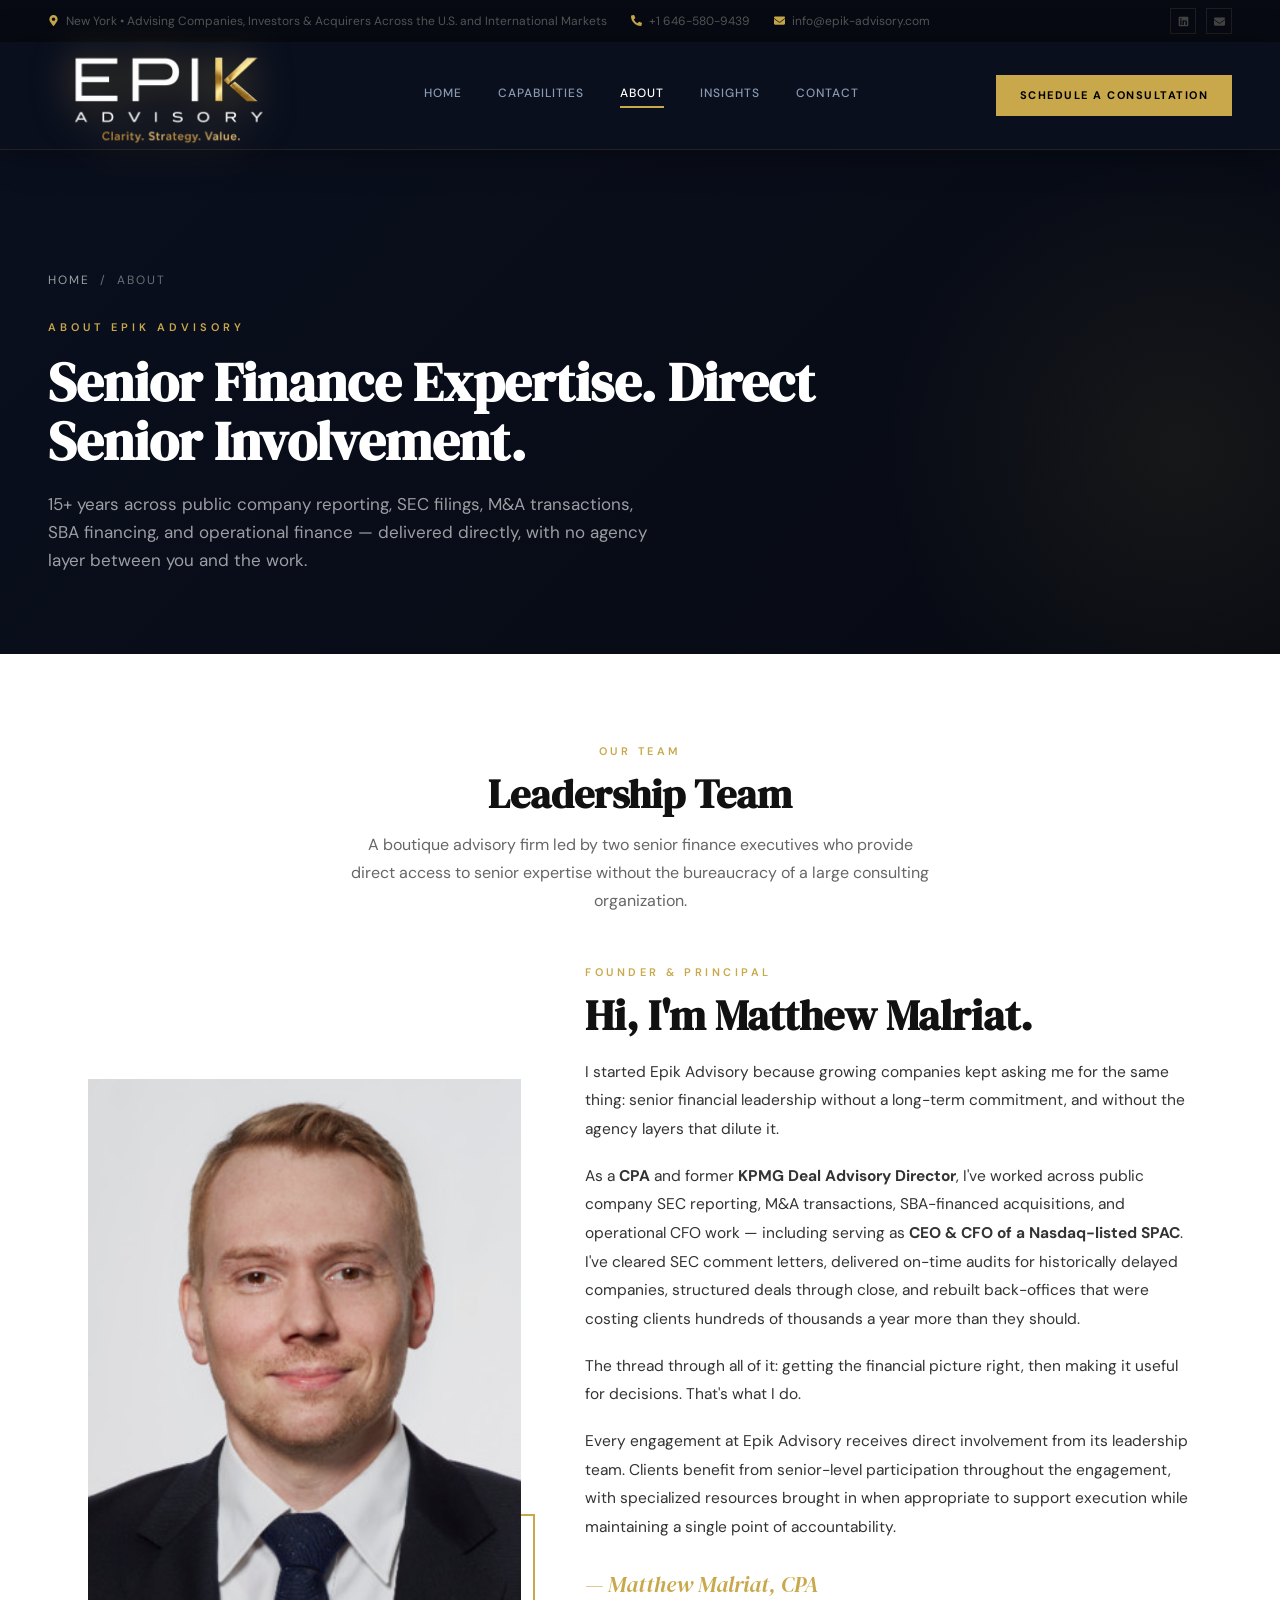
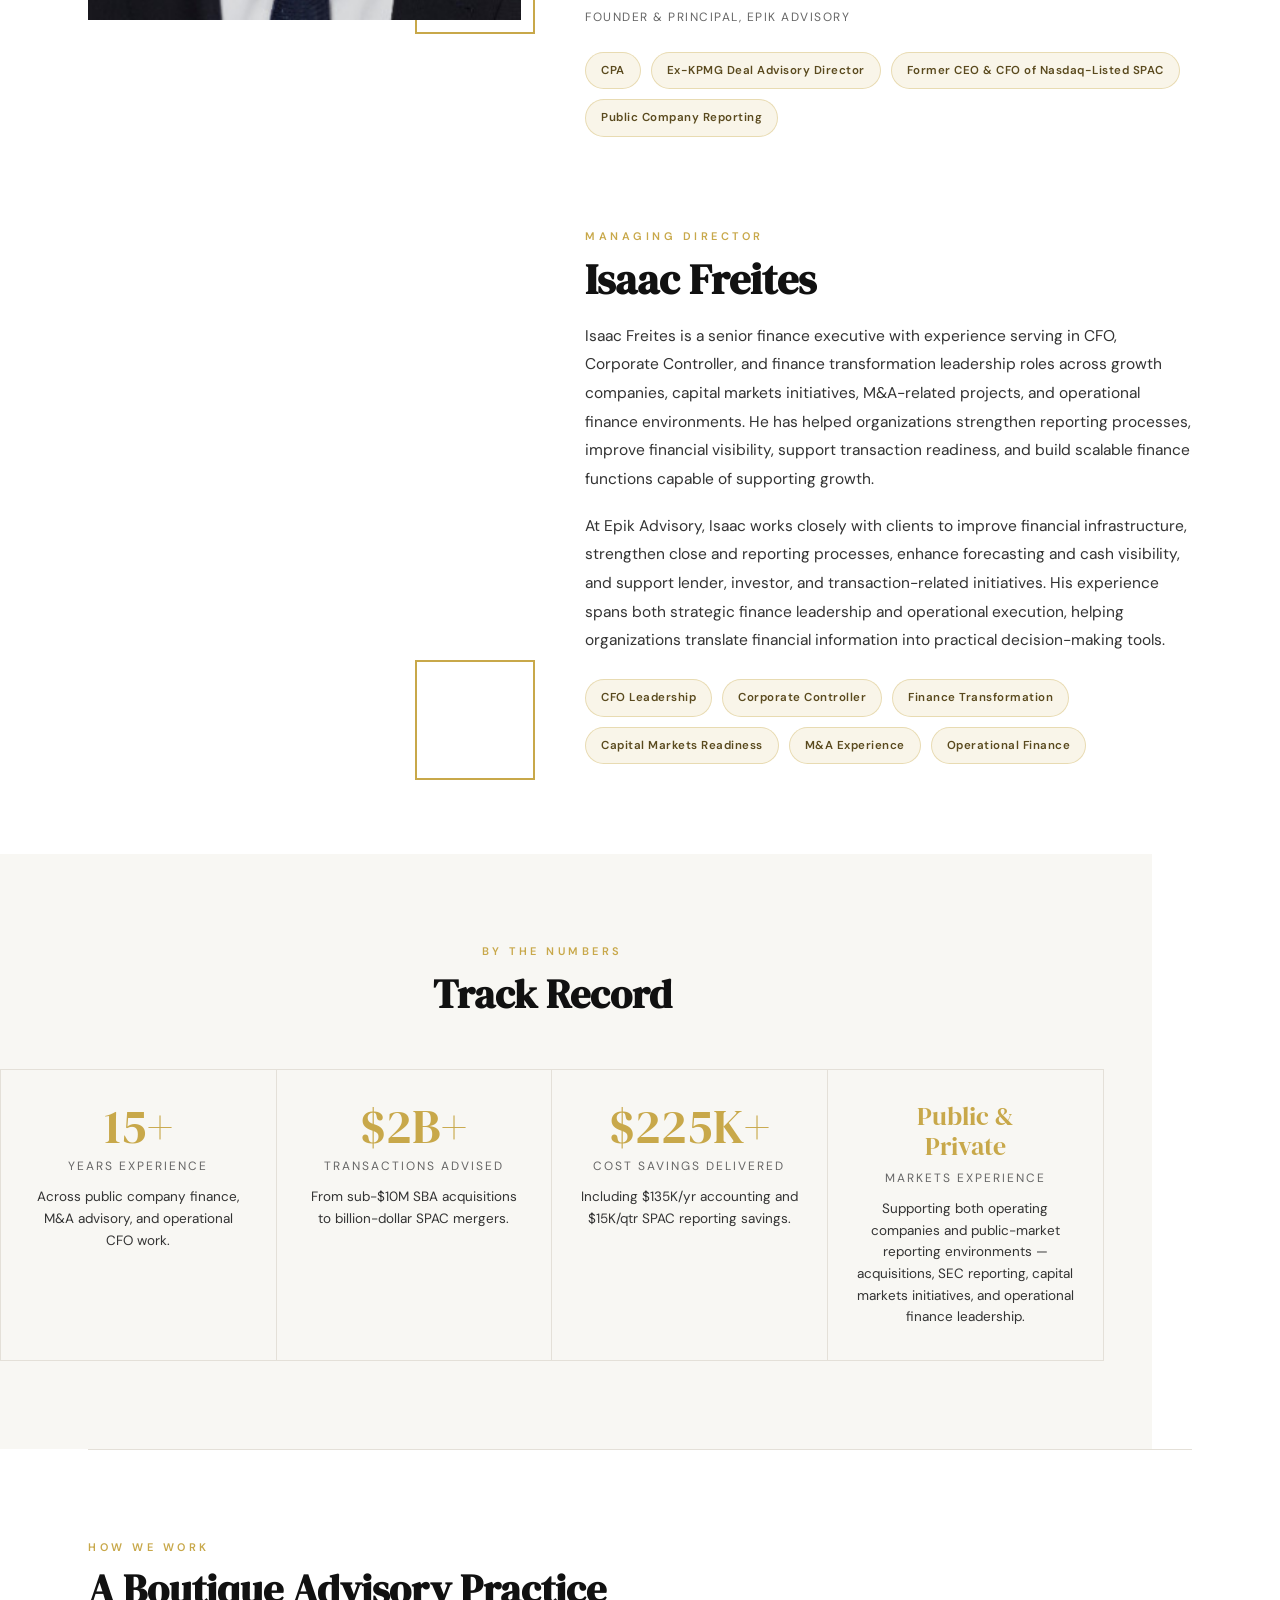
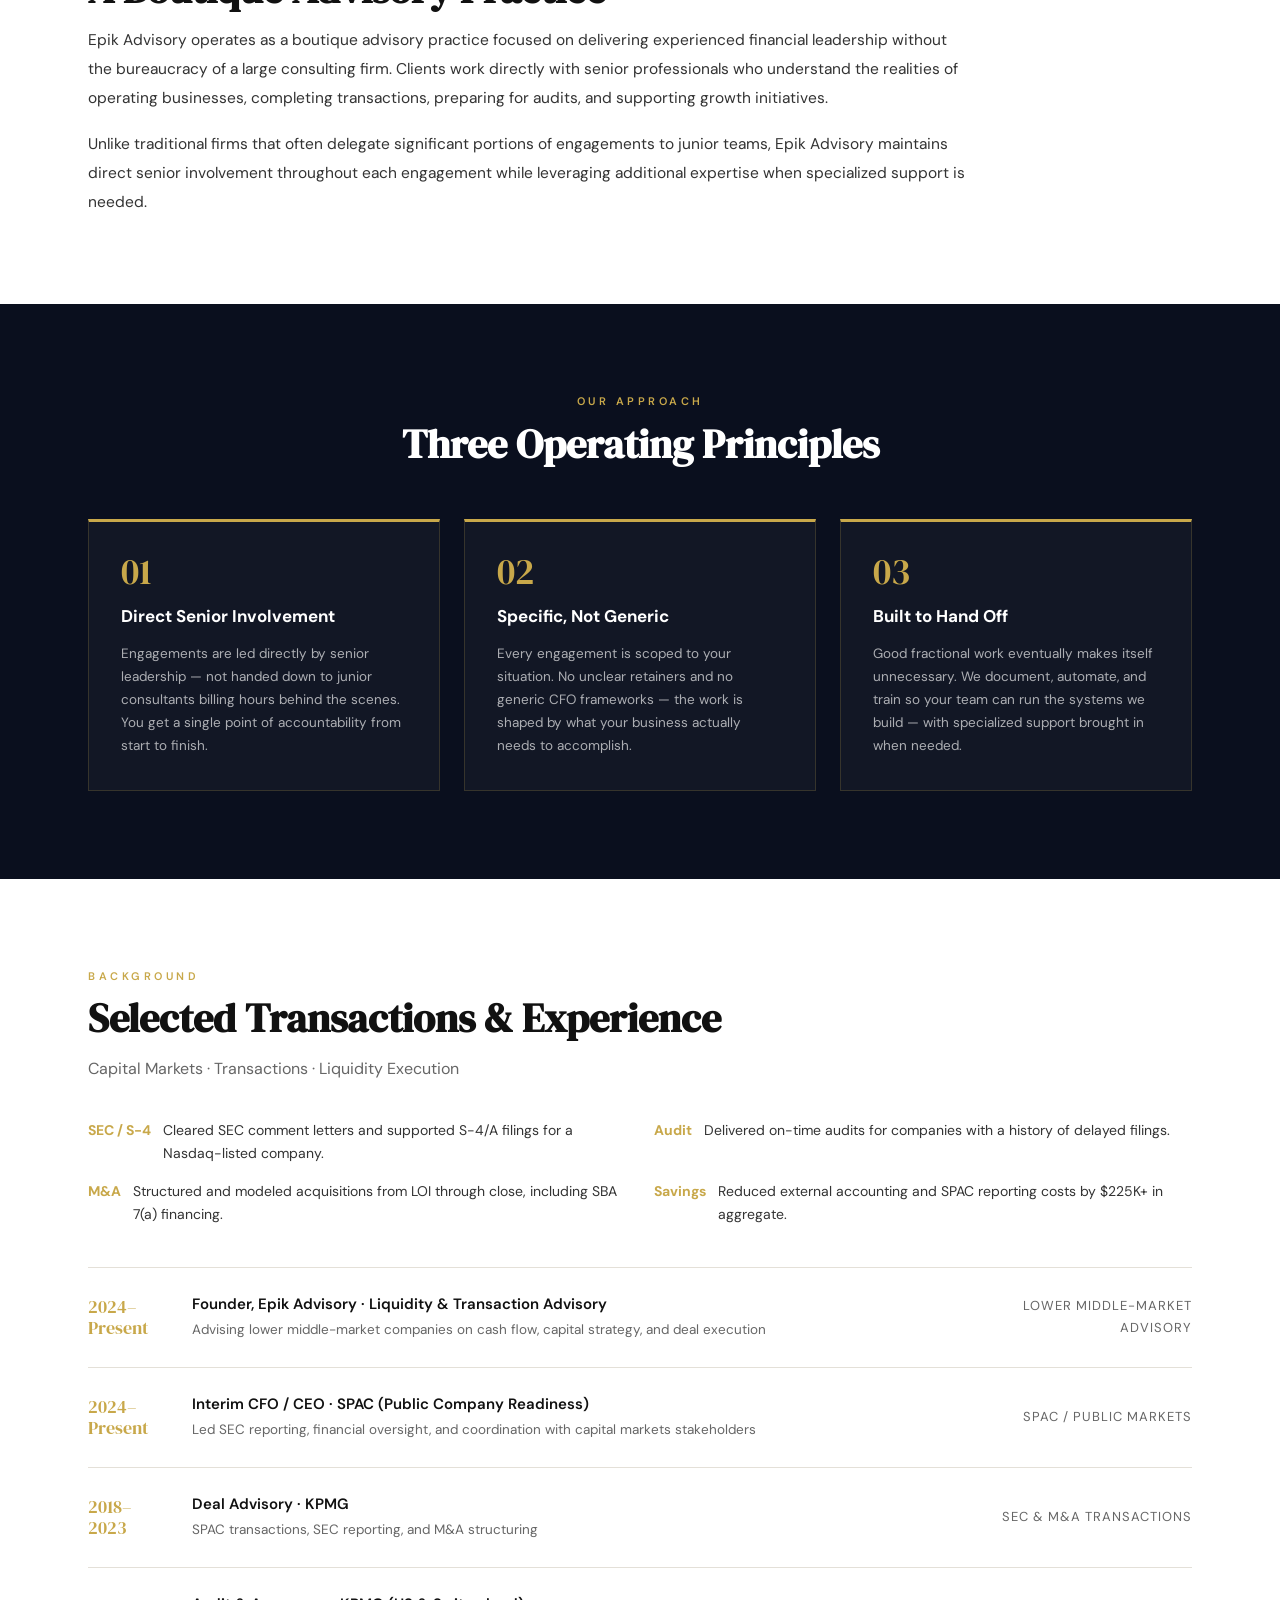
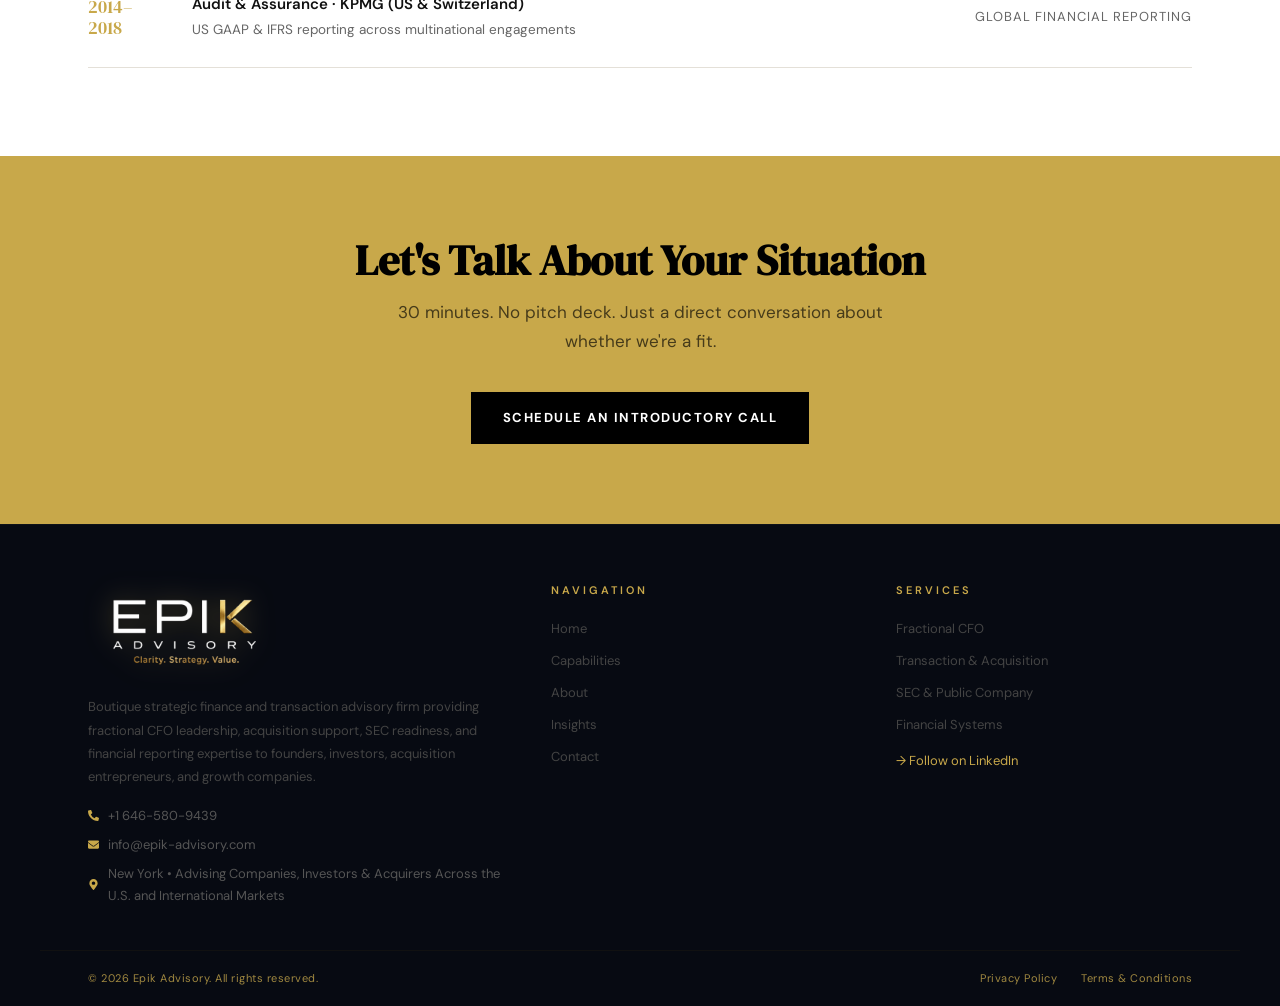
==== commit 8234d8c1: "Update about.html" ====
--- a/about.html
+++ b/about.html
@@ -18,7 +18,7 @@
 <link rel="stylesheet" href="epik-shared.css"/>
 <style>
 .about-intro{display:grid;grid-template-columns:1fr 1.4fr;gap:64px;align-items:center}
-.about-portrait{aspect-ratio:4/5;background-size:cover;background-position:center;position:relative}
+.about-portrait{aspect-ratio:4/5;background-size:cover;background-position:center top;position:relative}
 .about-portrait::after{content:'';position:absolute;bottom:-14px;right:-14px;width:120px;height:120px;border:2px solid var(--gold);z-index:-1}
 .about-bio h2{font-family:var(--serif);font-size:42px;color:#111;line-height:1.15;margin-bottom:18px}
 .about-bio p{font-size:15.5px;color:#333;line-height:1.85;margin-bottom:18px}
@@ -54,6 +54,7 @@
 
 @media(max-width:900px){
   .about-intro{grid-template-columns:1fr;gap:32px}
+  .about-portrait{aspect-ratio:1/1;max-width:380px}
   .values-grid,.experience-grid{grid-template-columns:1fr}  .exp-cell{border-right:none;border-bottom:1px solid var(--light)}
   .cred{grid-template-columns:60px 1fr;gap:14px}
   .cred-org{grid-column:1/-1;text-align:left;font-size:11px}
